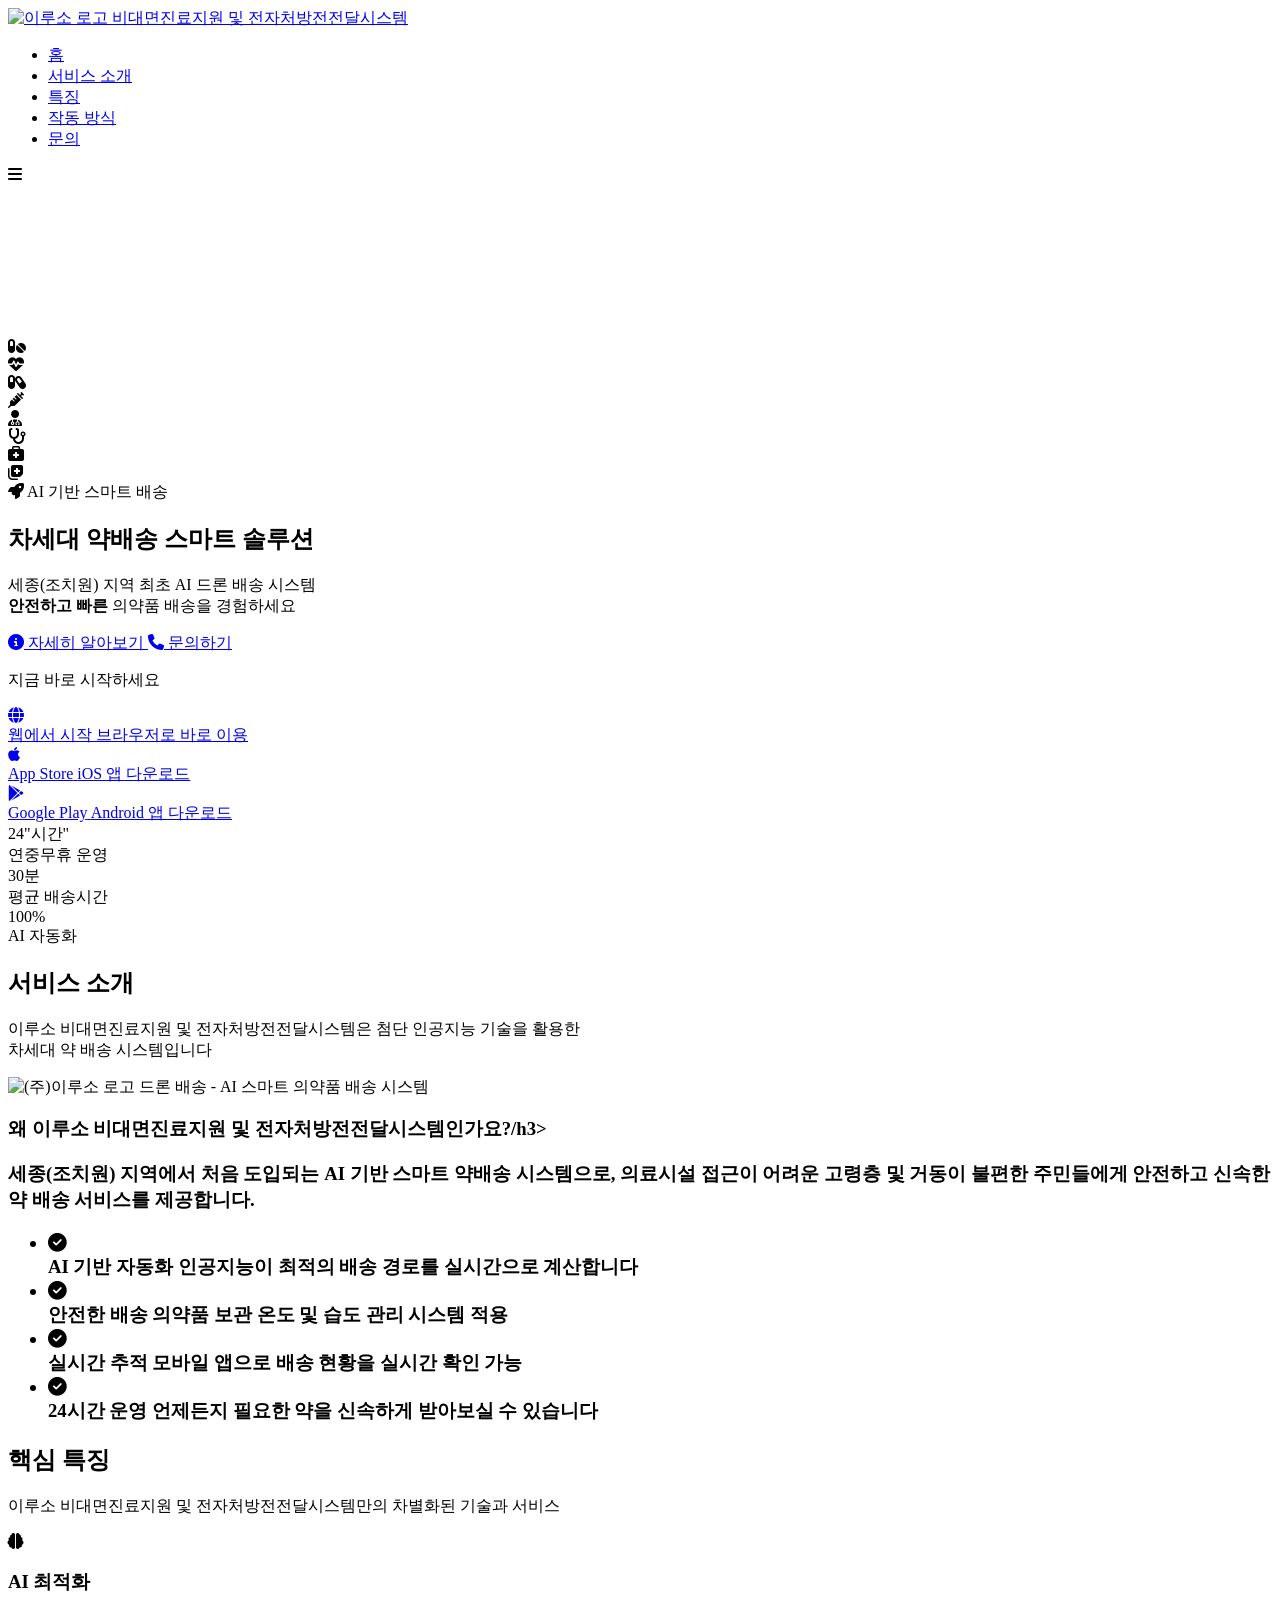
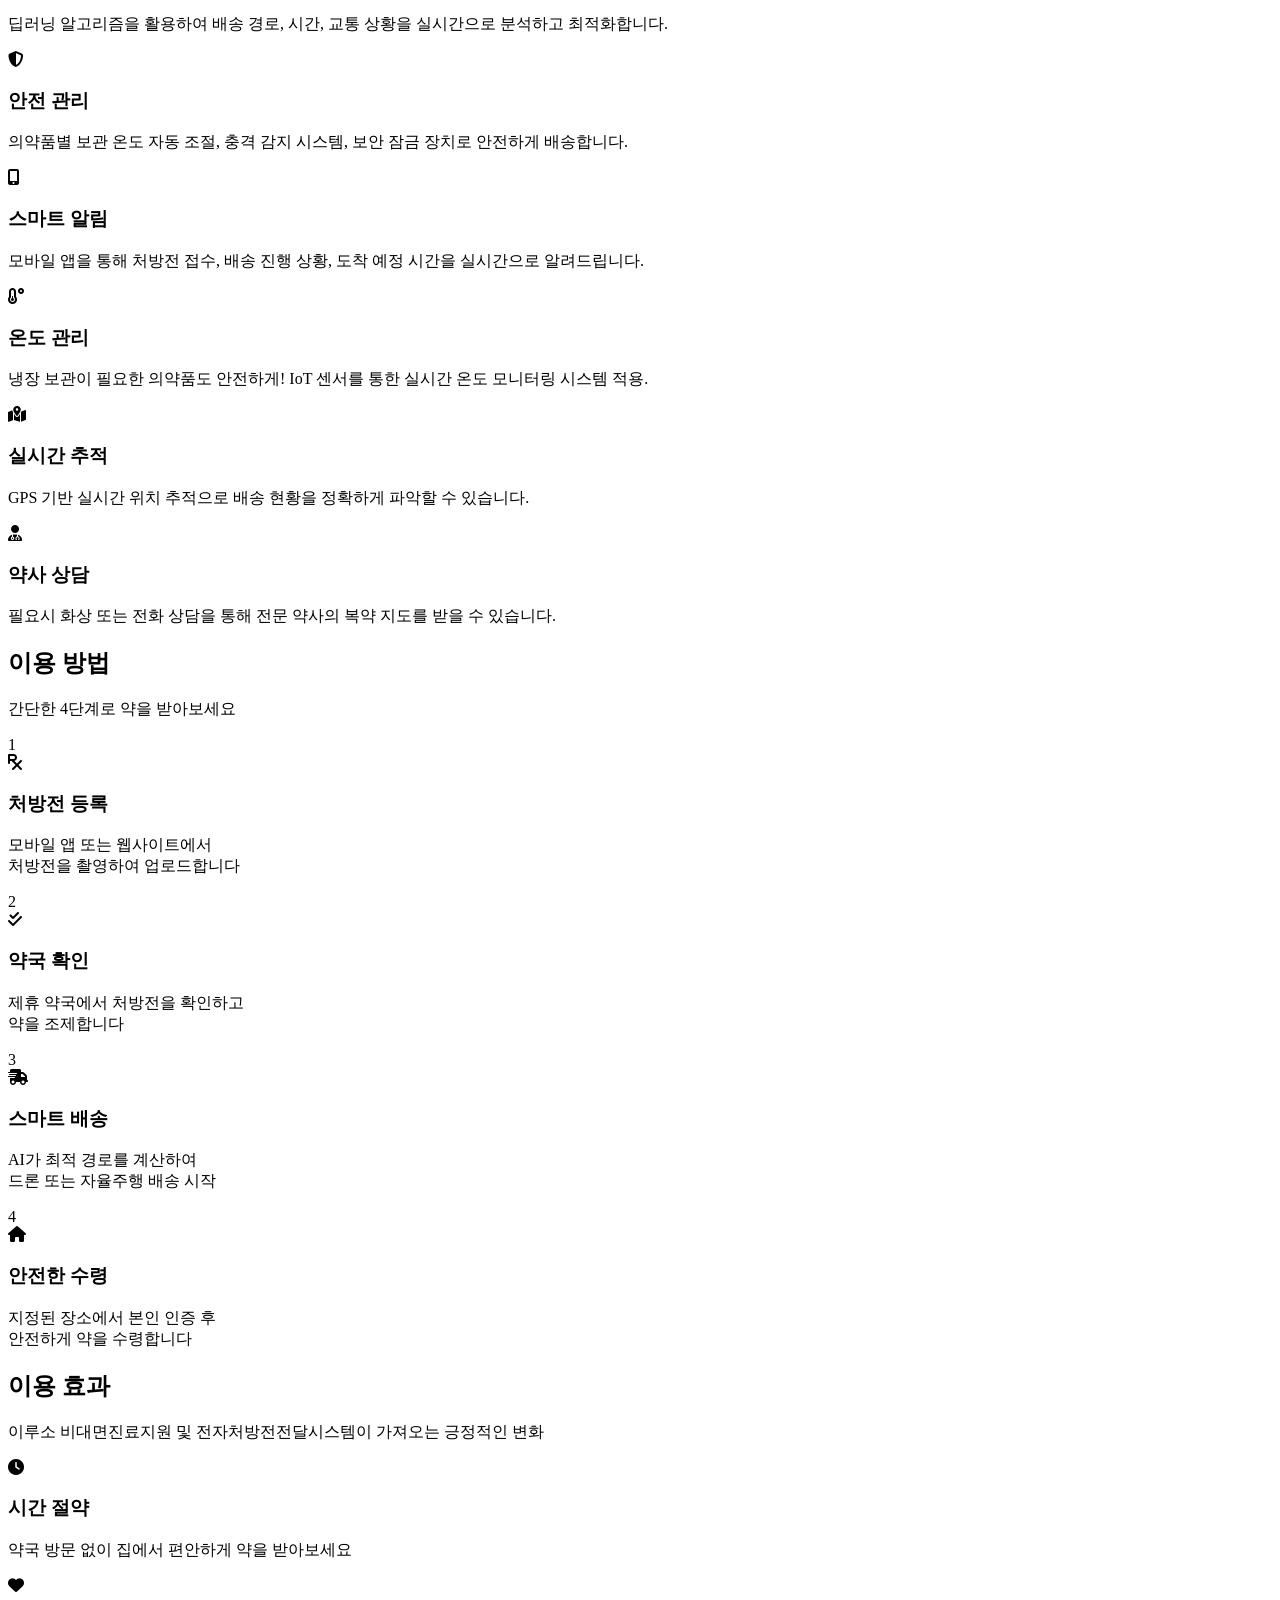
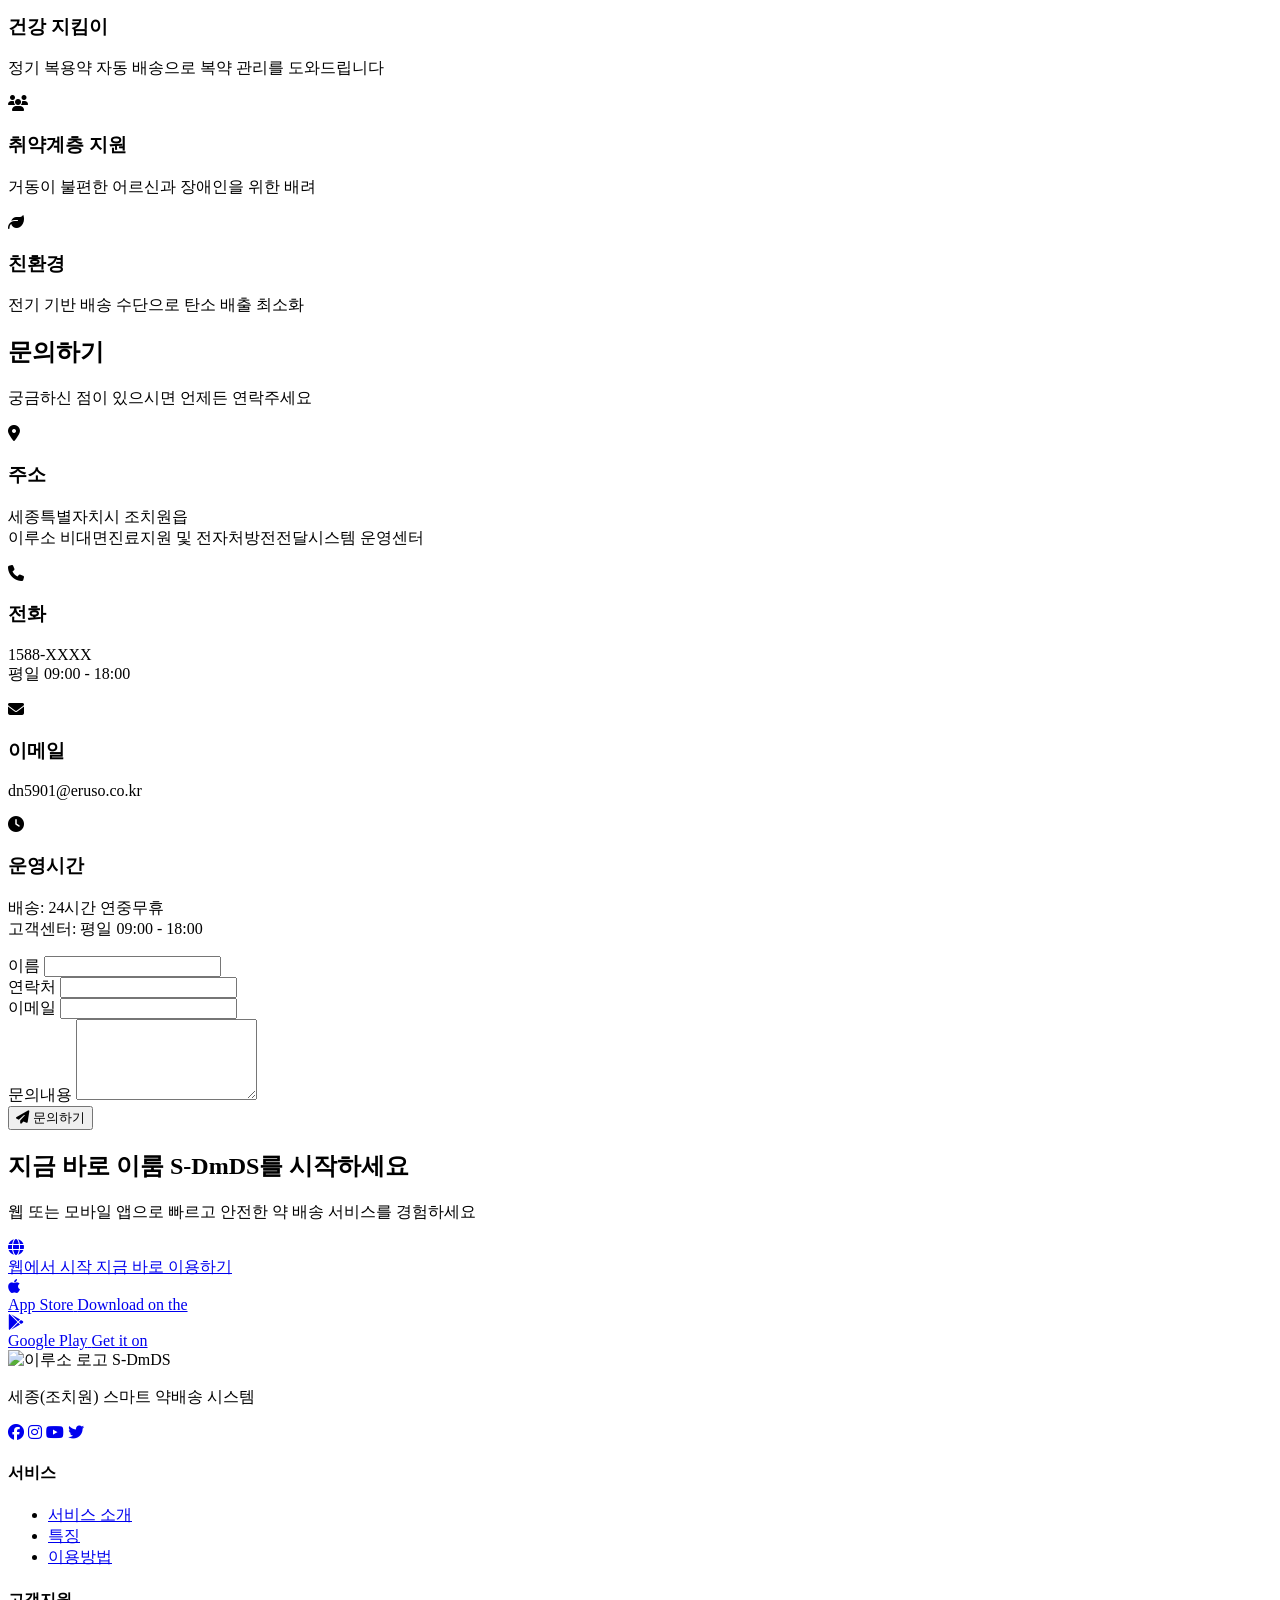
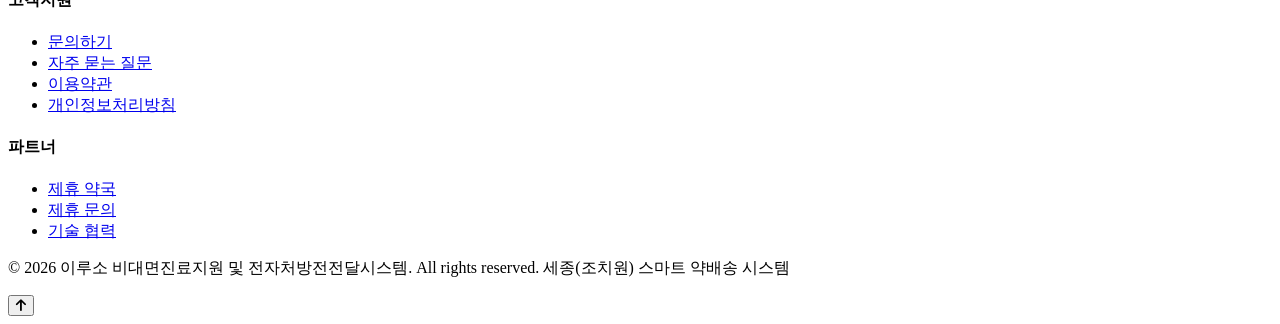
==== index.html @ 91ac448a "Fix: Update index.html with 4K video source" ====
<!DOCTYPE html>
<html lang="ko">
<head>
    <meta charset="UTF-8">
    <meta name="viewport" content="width=device-width, initial-scale=1.0">
    <meta name="description" content="이루소 비대면진료지원 및 전자처방전전달시스템 - 세종 스마트 약배송 서비스. AI 기반 자동화 약배송 서비스">
    <title>비대면진료지원 및 전자처방전전달시스템 (세종 스마트 약배송 서비스)</title>
    <link rel="stylesheet" href="https://cdn.jsdelivr.net/npm/@fortawesome/fontawesome-free@6.4.0/css/all.min.css">
    <link href="https://fonts.googleapis.com/css2?family=Noto+Sans+KR:wght@300;400;500;700;900&family=Inter:wght@300;400;600;700&display=swap" rel="stylesheet">
    <link rel="stylesheet" href="css/style.css">
</head>
<body>
    <!-- Navigation -->
    <nav class="navbar">
        <div class="container">
            <a href="#home" class="nav-brand">
                <img src="images/logo-eruso-final.png" alt="이루소 로고" class="nav-logo">
               <span class="brand-service">비대면진료지원 및 전자처방전전달시스템</span>
            </a>
            <ul class="nav-menu">
                <li><a href="#home">홈</a></li>
                <li><a href="#about">서비스 소개</a></li>
                <li><a href="#features">특징</a></li>
                <li><a href="#how-it-works">작동 방식</a></li>
                <li><a href="#contact">문의</a></li>
            </ul>
            <div class="nav-toggle">
                <i class="fas fa-bars"></i>
            </div>
        </div>
    </nav>

    <!-- Hero Section -->
<section id="home" class="hero">
        <div class="hero-background">
            <!-- Main Background: Responsive Video Loop -->
            <video autoplay loop muted playsinline class="hero-bg-video">
                <!-- 4K for large desktop (2560px+) -->
                <source src="main_4k.mp4" type="video/mp4" media="(min-width: 2560px)">
                <!-- 2K for desktop (1920px+) -->
                <source src="main_2k.mp4" type="video/mp4" media="(min-width: 1920px)">
                <!-- 1080p for laptop/tablet (1024px+) -->
                <source src="main_1080p.mp4" type="video/mp4" media="(min-width: 1024px)">
                <!-- 720p for mobile (default) -->
                <source src="main.mp4" type="video/mp4">
                Your browser does not support the video tag.
            </video>
            <!-- Fallback Image (비디오 로딩 실패 시) -->
            <img src="images/hero-iruso-logo.jpg" alt="이루소 AI 드론 배송 시스템 - 의약품 스마트 배송" class="hero-bg-image" style="display: none;">
            
            <div class="hero-overlay"></div>
            
            <!-- Floating Icons Animation -->
            <div class="floating-icons">
                <div class="float-icon" style="--delay: 0s; --x: 10%; --y: 20%;">
                    <i class="fas fa-pills"></i>
                </div>
                <div class="float-icon" style="--delay: 2s; --x: 85%; --y: 15%;">
                    <i class="fas fa-heartbeat"></i>
                </div>
                <div class="float-icon" style="--delay: 4s; --x: 15%; --y: 70%;">
                    <i class="fas fa-capsules"></i>
                </div>
                <div class="float-icon" style="--delay: 1s; --x: 80%; --y: 65%;">
                    <i class="fas fa-syringe"></i>
                </div>
                <div class="float-icon" style="--delay: 3s; --x: 50%; --y: 30%;">
                    <i class="fas fa-user-md"></i>
                </div>
                <div class="float-icon" style="--delay: 5s; --x: 70%; --y: 80%;">
                    <i class="fas fa-stethoscope"></i>
                </div>
                <div class="float-icon" style="--delay: 1.5s; --x: 25%; --y: 45%;">
                    <i class="fas fa-briefcase-medical"></i>
                </div>
                <div class="float-icon" style="--delay: 3.5s; --x: 90%; --y: 40%;">
                    <i class="fas fa-notes-medical"></i>
                </div>
            </div>
            
            <!-- Data Flow Lines -->
            <div class="data-lines">
                <div class="data-line" style="--start-x: 20%; --start-y: 30%; --end-x: 80%; --end-y: 70%; --delay: 0s;"></div>
                <div class="data-line" style="--start-x: 70%; --start-y: 20%; --end-x: 30%; --end-y: 80%; --delay: 2s;"></div>
                <div class="data-line" style="--start-x: 50%; --start-y: 10%; --end-x: 50%; --end-y: 90%; --delay: 4s;"></div>
            </div>
        </div>
        <div class="container">
            <div class="hero-content">
                <div class="hero-badge"><i class="fas fa-rocket"></i> AI 기반 스마트 배송</div>
                <h1 class="hero-title">
                    <span class="hero-title-line">차세대 약배송</span>
                    <span class="hero-title-emphasis">스마트 솔루션</span>
                </h1>
                <p class="hero-subtitle">
                    세종(조치원) 지역 최초 AI 드론 배송 시스템<br>
                    <strong>안전하고 빠른</strong> 의약품 배송을 경험하세요
                </p>
                <div class="hero-buttons" data-aos="fade-up" data-aos-delay="600">
                    <a href="#about" class="btn btn-primary">
                        <i class="fas fa-info-circle"></i> 자세히 알아보기
                    </a>
                    <a href="#contact" class="btn btn-secondary">
                        <i class="fas fa-phone"></i> 문의하기
                    </a>
                </div>
                
                <!-- App Download Buttons -->
                <div class="app-download-section">
                    <p class="app-download-title">지금 바로 시작하세요</p>
                    <div class="app-buttons">
                        <a href="#" class="app-btn app-btn-web">
                            <i class="fas fa-globe"></i>
                            <div class="app-btn-text">
                                <span class="app-btn-label">웹에서 시작</span>
                                <span class="app-btn-desc">브라우저로 바로 이용</span>
                            </div>
                        </a>
                        <a href="#" class="app-btn app-btn-ios">
                            <i class="fab fa-apple"></i>
                            <div class="app-btn-text">
                                <span class="app-btn-label">App Store</span>
                                <span class="app-btn-desc">iOS 앱 다운로드</span>
                            </div>
                        </a>
                        <a href="#" class="app-btn app-btn-android">
                            <i class="fab fa-google-play"></i>
                            <div class="app-btn-text">
                                <span class="app-btn-label">Google Play</span>
                                <span class="app-btn-desc">Android 앱 다운로드</span>
                            </div>
                        </a>
                    </div>
                </div>
                
                <div class="hero-stats">
                    <div class="stat-item">
                        <div class="stat-number">24<span class="unit">"시간"</span></div>
                        <div class="stat-label">연중무휴 운영</div>
                    </div>
                    <div class="stat-item">
                        <div class="stat-number">30<span class="unit">분</span></div>
                        <div class="stat-label">평균 배송시간</div>
                    </div>
                    <div class="stat-item">
                        <div class="stat-number">100%</div>
                        <div class="stat-label">AI 자동화</div>
                    </div>
                </div>
            </div>
        </div>
    </section>

    <!-- About Section -->
    <section id="about" class="about">
        <div class="container">
            <div class="section-header">
                <h2 class="section-title">서비스 소개</h2>
                <p class="section-subtitle">
                    이루소 비대면진료지원 및 전자처방전전달시스템은 첨단 인공지능 기술을 활용한<br>
                    차세대 약 배송 시스템입니다
                </p>
            </div>
            <div class="about-content">
                <div class="about-image">
                    <img src="images/about-drone-final-logo.jpg" alt="(주)이루소 로고 드론 배송 - AI 스마트 의약품 배송 시스템" class="about-full-image">
                </div>
                <div class="about-text">
                    <h3>왜 이루소 비대면진료지원 및 전자처방전전달시스템인가요?/h3>
                    <p> 세종(조치원) 지역에서 처음 도입되는 AI 기반 스마트 약배송 시스템으로,
                        의료시설 접근이 어려운 고령층 및 거동이 불편한 주민들에게 안전하고 신속한 약 배송 서비스를 제공합니다. </p>
                    <ul class="about-list">
                        <li>
                            <i class="fas fa-check-circle"></i>
                            <div>
                                <strong>AI 기반 자동화</strong>
                                <span>인공지능이 최적의 배송 경로를 실시간으로 계산합니다</span>
                            </div>
                        </li>
                        <li>
                            <i class="fas fa-check-circle"></i>
                            <div>
                                <strong>안전한 배송</strong>
                                <span>의약품 보관 온도 및 습도 관리 시스템 적용</span>
                            </div>
                        </li>
                        <li>
                            <i class="fas fa-check-circle"></i>
                            <div>
                                <strong>실시간 추적</strong>
                                <span>모바일 앱으로 배송 현황을 실시간 확인 가능</span>
                            </div>
                        </li>
                        <li>
                            <i class="fas fa-check-circle"></i>
                            <div>
                                <strong>24시간 운영</strong>
                                <span>언제든지 필요한 약을 신속하게 받아보실 수 있습니다</span>
                            </div>
                        </li>
                    </ul>
                </div>
            </div>
        </div>
    </section>

    <!-- Features Section -->
    <section id="features" class="features">
        <div class="container">
            <div class="section-header">
                <h2 class="section-title">핵심 특징</h2>
                <p class="section-subtitle">
                    이루소 비대면진료지원 및 전자처방전전달시스템만의 차별화된 기술과 서비스
                </p>
            </div>
            <div class="features-grid">
                <div class="feature-card">
                    <div class="feature-icon">
                        <i class="fas fa-brain"></i>
                    </div>
                    <h3>AI 최적화</h3>
                    <p>
                        딥러닝 알고리즘을 활용하여 배송 경로, 시간, 
                        교통 상황을 실시간으로 분석하고 최적화합니다.
                    </p>
                </div>
                <div class="feature-card">
                    <div class="feature-icon">
                        <i class="fas fa-shield-alt"></i>
                    </div>
                    <h3>안전 관리</h3>
                    <p>
                        의약품별 보관 온도 자동 조절, 충격 감지 시스템, 
                        보안 잠금 장치로 안전하게 배송합니다.
                    </p>
                </div>
                <div class="feature-card">
                    <div class="feature-icon">
                        <i class="fas fa-mobile-alt"></i>
                    </div>
                    <h3>스마트 알림</h3>
                    <p>
                        모바일 앱을 통해 처방전 접수, 배송 진행 상황, 
                        도착 예정 시간을 실시간으로 알려드립니다.
                    </p>
                </div>
                <div class="feature-card">
                    <div class="feature-icon">
                        <i class="fas fa-temperature-low"></i>
                    </div>
                    <h3>온도 관리</h3>
                    <p>
                        냉장 보관이 필요한 의약품도 안전하게! 
                        IoT 센서를 통한 실시간 온도 모니터링 시스템 적용.
                    </p>
                </div>
                <div class="feature-card">
                    <div class="feature-icon">
                        <i class="fas fa-map-marked-alt"></i>
                    </div>
                    <h3>실시간 추적</h3>
                    <p>
                        GPS 기반 실시간 위치 추적으로 배송 현황을 
                        정확하게 파악할 수 있습니다.
                    </p>
                </div>
                <div class="feature-card">
                    <div class="feature-icon">
                        <i class="fas fa-user-md"></i>
                    </div>
                    <h3>약사 상담</h3>
                    <p>
                        필요시 화상 또는 전화 상담을 통해 
                        전문 약사의 복약 지도를 받을 수 있습니다.
                    </p>
                </div>
            </div>
        </div>
    </section>

    <!-- How It Works Section -->
    <section id="how-it-works" class="how-it-works">
        <div class="container">
            <div class="section-header">
                <h2 class="section-title">이용 방법</h2>
                <p class="section-subtitle">
                    간단한 4단계로 약을 받아보세요
                </p>
            </div>
            <div class="steps">
                <div class="step">
                    <div class="step-number">1</div>
                    <div class="step-icon">
                        <i class="fas fa-prescription"></i>
                    </div>
                    <h3>처방전 등록</h3>
                    <p>
                        모바일 앱 또는 웹사이트에서<br>
                        처방전을 촬영하여 업로드합니다
                    </p>
                </div>
                <div class="step-connector"></div>
                <div class="step">
                    <div class="step-number">2</div>
                    <div class="step-icon">
                        <i class="fas fa-check-double"></i>
                    </div>
                    <h3>약국 확인</h3>
                    <p>
                        제휴 약국에서 처방전을 확인하고<br>
                        약을 조제합니다
                    </p>
                </div>
                <div class="step-connector"></div>
                <div class="step">
                    <div class="step-number">3</div>
                    <div class="step-icon">
                        <i class="fas fa-shipping-fast"></i>
                    </div>
                    <h3>스마트 배송</h3>
                    <p>
                        AI가 최적 경로를 계산하여<br>
                        드론 또는 자율주행 배송 시작
                    </p>
                </div>
                <div class="step-connector"></div>
                <div class="step">
                    <div class="step-number">4</div>
                    <div class="step-icon">
                        <i class="fas fa-home"></i>
                    </div>
                    <h3>안전한 수령</h3>
                    <p>
                        지정된 장소에서 본인 인증 후<br>
                        안전하게 약을 수령합니다
                    </p>
                </div>
            </div>
        </div>
    </section>

    <!-- Benefits Section -->
    <section class="benefits">
        <div class="container">
            <div class="section-header">
                <h2 class="section-title">이용 효과</h2>
                <p class="section-subtitle">
                    이루소 비대면진료지원 및 전자처방전전달시스템이 가져오는 긍정적인 변화
                </p>
            </div>
            <div class="benefits-grid">
                <div class="benefit-card">
                    <i class="fas fa-clock"></i>
                    <h3>시간 절약</h3>
                    <p>약국 방문 없이 집에서 편안하게 약을 받아보세요</p>
                </div>
                <div class="benefit-card">
                    <i class="fas fa-heart"></i>
                    <h3>건강 지킴이</h3>
                    <p>정기 복용약 자동 배송으로 복약 관리를 도와드립니다</p>
                </div>
                <div class="benefit-card">
                    <i class="fas fa-users"></i>
                    <h3>취약계층 지원</h3>
                    <p>거동이 불편한 어르신과 장애인을 위한 배려</p>
                </div>
                <div class="benefit-card">
                    <i class="fas fa-leaf"></i>
                    <h3>친환경</h3>
                    <p>전기 기반 배송 수단으로 탄소 배출 최소화</p>
                </div>
            </div>
        </div>
    </section>

    <!-- Contact Section -->
    <section id="contact" class="contact">
        <div class="container">
            <div class="section-header">
                <h2 class="section-title">문의하기</h2>
                <p class="section-subtitle">
                    궁금하신 점이 있으시면 언제든 연락주세요
                </p>
            </div>
            <div class="contact-content">
                <div class="contact-info">
                    <div class="contact-item">
                        <div class="contact-icon">
                            <i class="fas fa-map-marker-alt"></i>
                        </div>
                        <div class="contact-details">
                            <h3>주소</h3>
                            <p>세종특별자치시 조치원읍<br>이루소 비대면진료지원 및 전자처방전전달시스템 운영센터</p>
                        </div>
                    </div>
                    <div class="contact-item">
                        <div class="contact-icon">
                            <i class="fas fa-phone"></i>
                        </div>
                        <div class="contact-details">
                            <h3>전화</h3>
                            <p>1588-XXXX<br>평일 09:00 - 18:00</p>
                        </div>
                    </div>
                    <div class="contact-item">
                        <div class="contact-icon">
                            <i class="fas fa-envelope"></i>
                        </div>
                        <div class="contact-details">
                            <h3>이메일</h3>
                            <p>dn5901@eruso.co.kr</p>
                        </div>
                    </div>
                    <div class="contact-item">
                        <div class="contact-icon">
                            <i class="fas fa-clock"></i>
                        </div>
                        <div class="contact-details">
                            <h3>운영시간</h3>
                            <p>배송: 24시간 연중무휴<br>고객센터: 평일 09:00 - 18:00</p>
                        </div>
                    </div>
                </div>
                <div class="contact-form-container">
                    <form class="contact-form" id="contactForm">
                        <div class="form-group">
                            <label for="name">이름</label>
                            <input type="text" id="name" name="name" required>
                        </div>
                        <div class="form-group">
                            <label for="phone">연락처</label>
                            <input type="tel" id="phone" name="phone" required>
                        </div>
                        <div class="form-group">
                            <label for="email">이메일</label>
                            <input type="email" id="email" name="email" required>
                        </div>
                        <div class="form-group">
                            <label for="message">문의내용</label>
                            <textarea id="message" name="message" rows="5" required></textarea>
                        </div>
                        <button type="submit" class="btn btn-primary btn-block">
                            <i class="fas fa-paper-plane"></i> 문의하기
                        </button>
                    </form>
                </div>
            </div>
        </div>
    </section>

    <!-- App Download CTA Section -->
    <section class="cta-download">
        <div class="container">
            <div class="cta-content">
                <h2 class="cta-title">지금 바로 이룸 S-DmDS를 시작하세요</h2>
                <p class="cta-subtitle">
                    웹 또는 모바일 앱으로 빠르고 안전한 약 배송 서비스를 경험하세요
                </p>
                <div class="cta-buttons">
                    <a href="#" class="cta-btn cta-btn-web">
                        <i class="fas fa-globe"></i>
                        <div class="cta-btn-text">
                            <span class="cta-btn-label">웹에서 시작</span>
                            <span class="cta-btn-desc">지금 바로 이용하기</span>
                        </div>
                    </a>
                    <a href="#" class="cta-btn cta-btn-ios">
                        <i class="fab fa-apple"></i>
                        <div class="cta-btn-text">
                            <span class="cta-btn-label">App Store</span>
                            <span class="cta-btn-desc">Download on the</span>
                        </div>
                    </a>
                    <a href="#" class="cta-btn cta-btn-android">
                        <i class="fab fa-google-play"></i>
                        <div class="cta-btn-text">
                            <span class="cta-btn-label">Google Play</span>
                            <span class="cta-btn-desc">Get it on</span>
                        </div>
                    </a>
                </div>
            </div>
        </div>
    </section>

    <!-- Footer -->
    <footer class="footer">
        <div class="container">
            <div class="footer-content">
                <div class="footer-brand">
                    <div class="footer-logo">
                        <img src="images/logo-eruso-final.png" alt="이루소 로고" class="footer-logo-img">
                        <span class="footer-brand-service">S-DmDS</span>
                    </div>
                    <p>세종(조치원) 스마트 약배송 시스템</p>
                    <div class="social-links">
                        <a href="#"><i class="fab fa-facebook"></i></a>
                        <a href="#"><i class="fab fa-instagram"></i></a>
                        <a href="#"><i class="fab fa-youtube"></i></a>
                        <a href="#"><i class="fab fa-twitter"></i></a>
                    </div>
                </div>
                <div class="footer-links">
                    <h4>서비스</h4>
                    <ul>
                        <li><a href="#about">서비스 소개</a></li>
                        <li><a href="#features">특징</a></li>
                        <li><a href="#how-it-works">이용방법</a></li>
                    </ul>
                </div>
                <div class="footer-links">
                    <h4>고객지원</h4>
                    <ul>
                        <li><a href="#contact">문의하기</a></li>
                        <li><a href="#">자주 묻는 질문</a></li>
                        <li><a href="#">이용약관</a></li>
                        <li><a href="#">개인정보처리방침</a></li>
                    </ul>
                </div>
                <div class="footer-links">
                    <h4>파트너</h4>
                    <ul>
                        <li><a href="#">제휴 약국</a></li>
                        <li><a href="#">제휴 문의</a></li>
                        <li><a href="#">기술 협력</a></li>
                    </ul>
                </div>
            </div>
            <div class="footer-bottom">
                <p>&copy; 2026 이루소 비대면진료지원 및 전자처방전전달시스템. All rights reserved. 세종(조치원) 스마트 약배송 시스템</p>
            </div>
        </div>
    </footer>

    <!-- Scroll to Top Button -->
    <button id="scrollToTop" class="scroll-to-top">
        <i class="fas fa-arrow-up"></i>
    </button>

    <script src="js/particles.js"></script>
    <script src="js/main.js"></script>
</body>
</html>
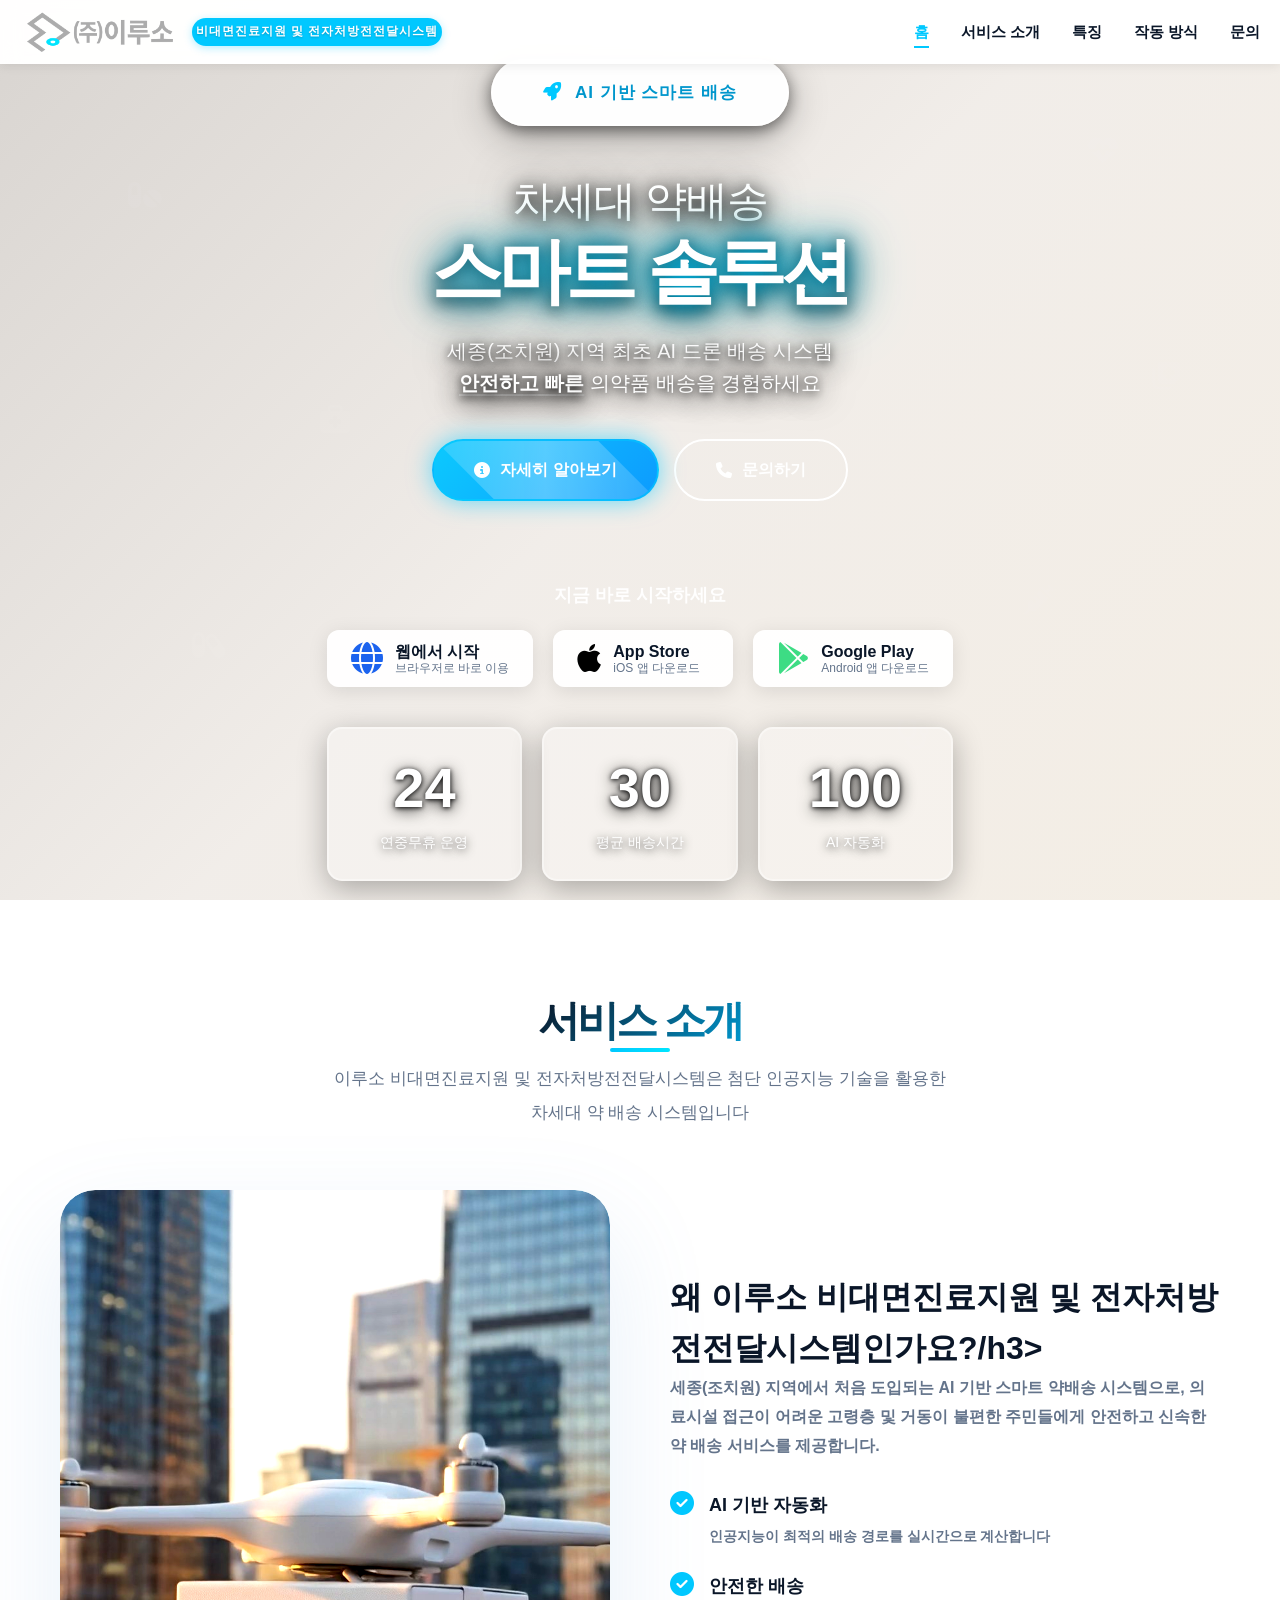
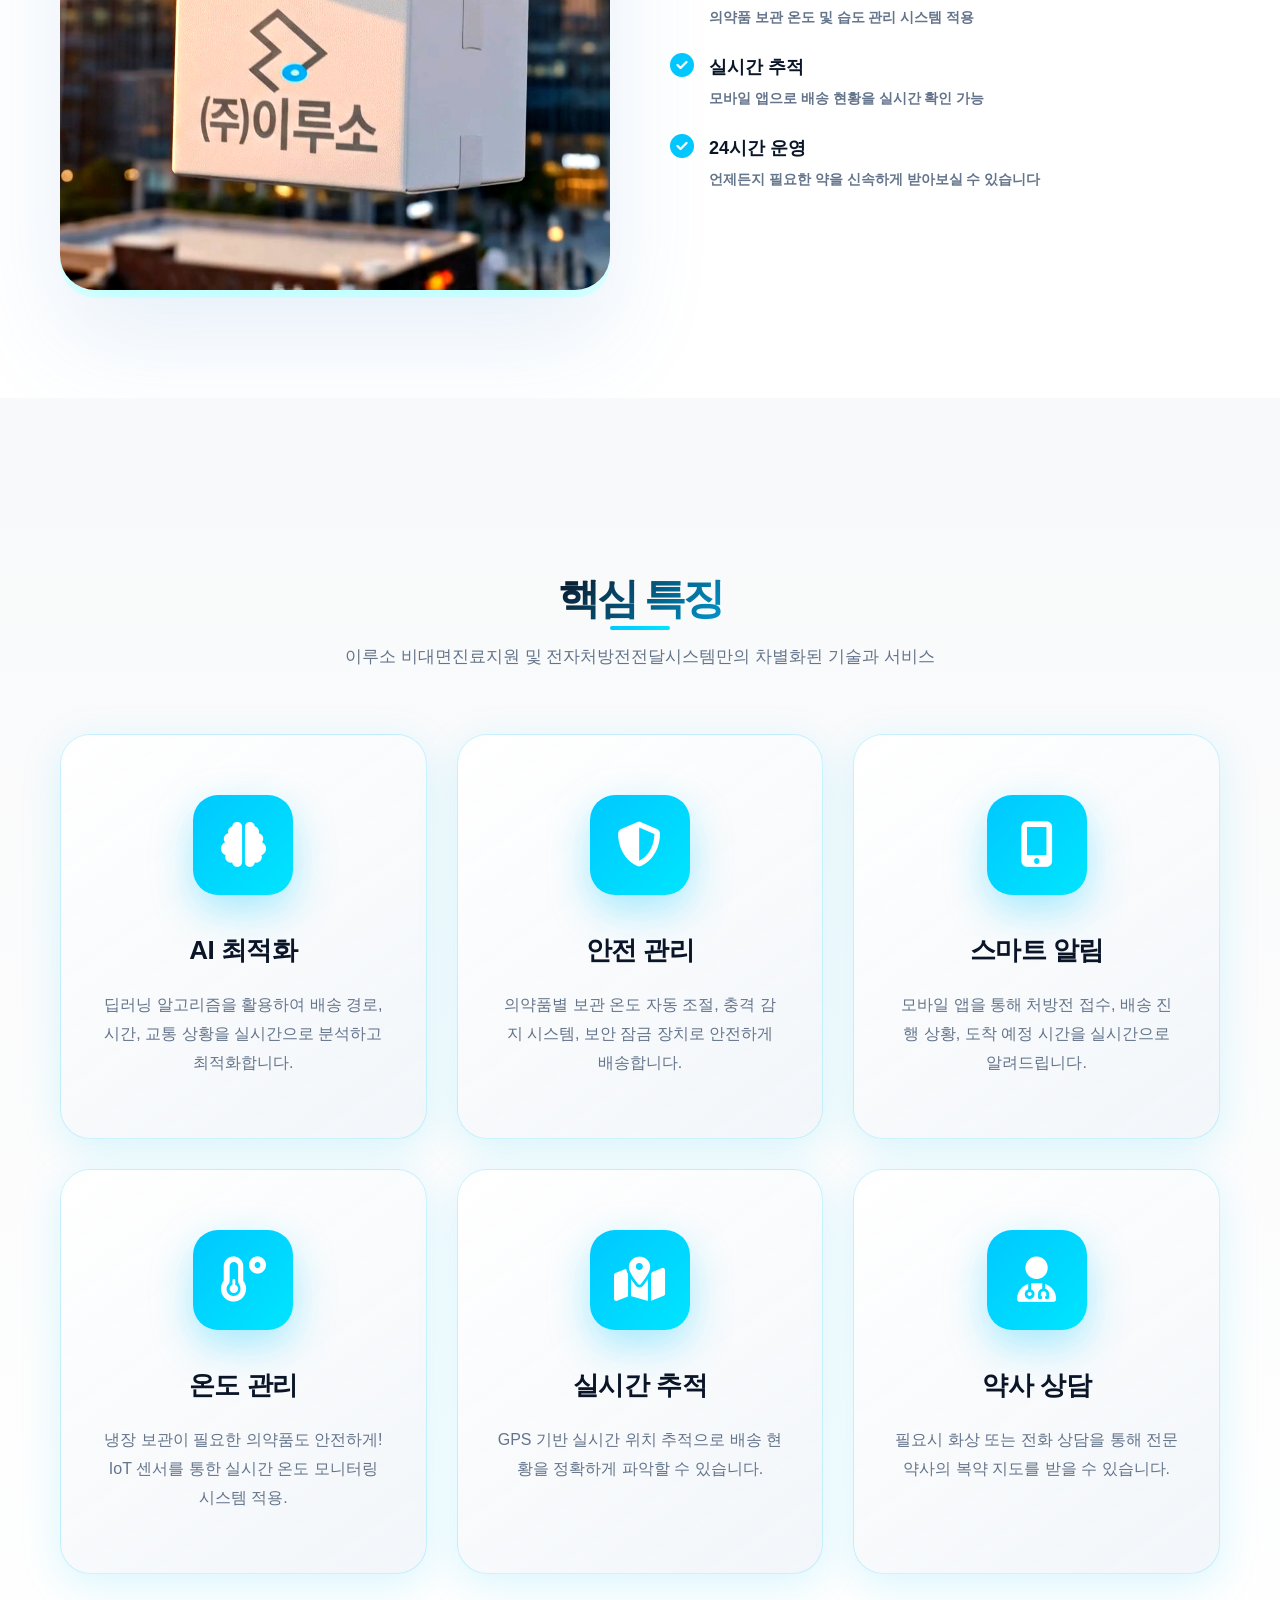
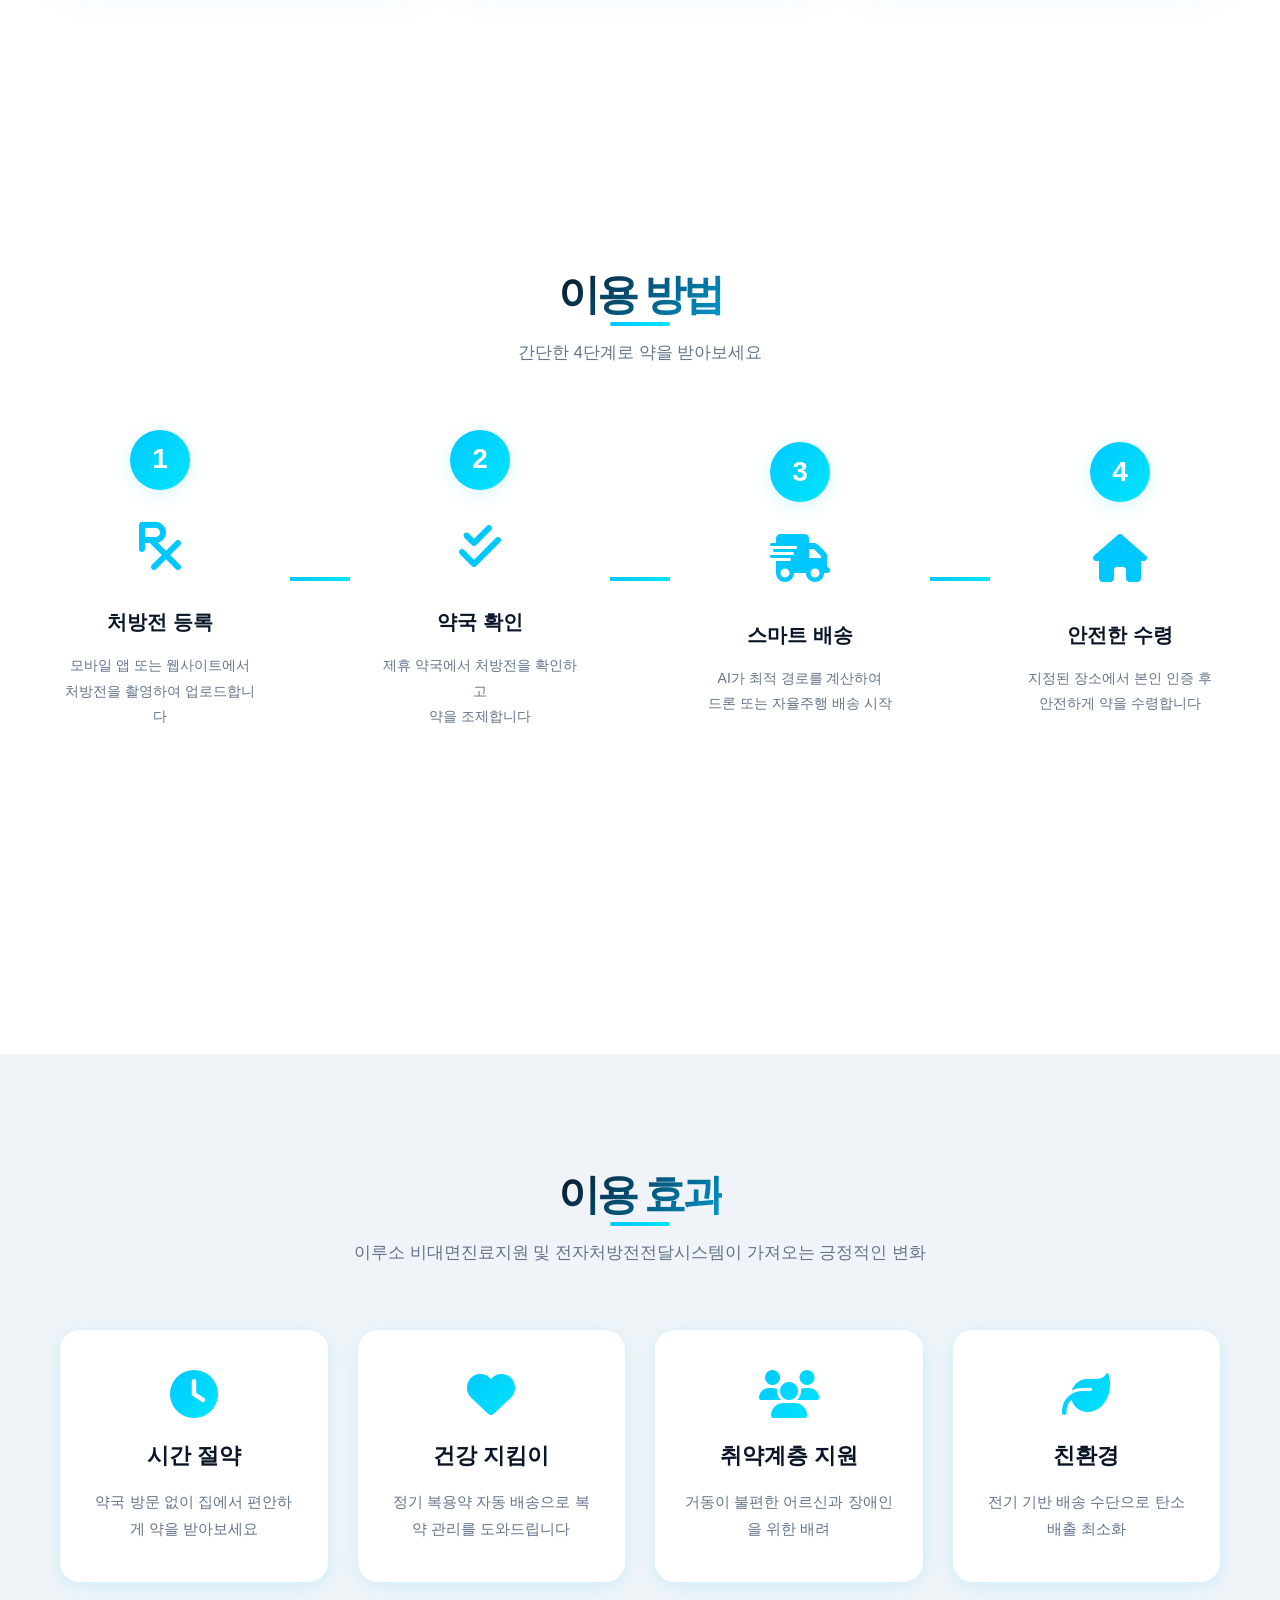
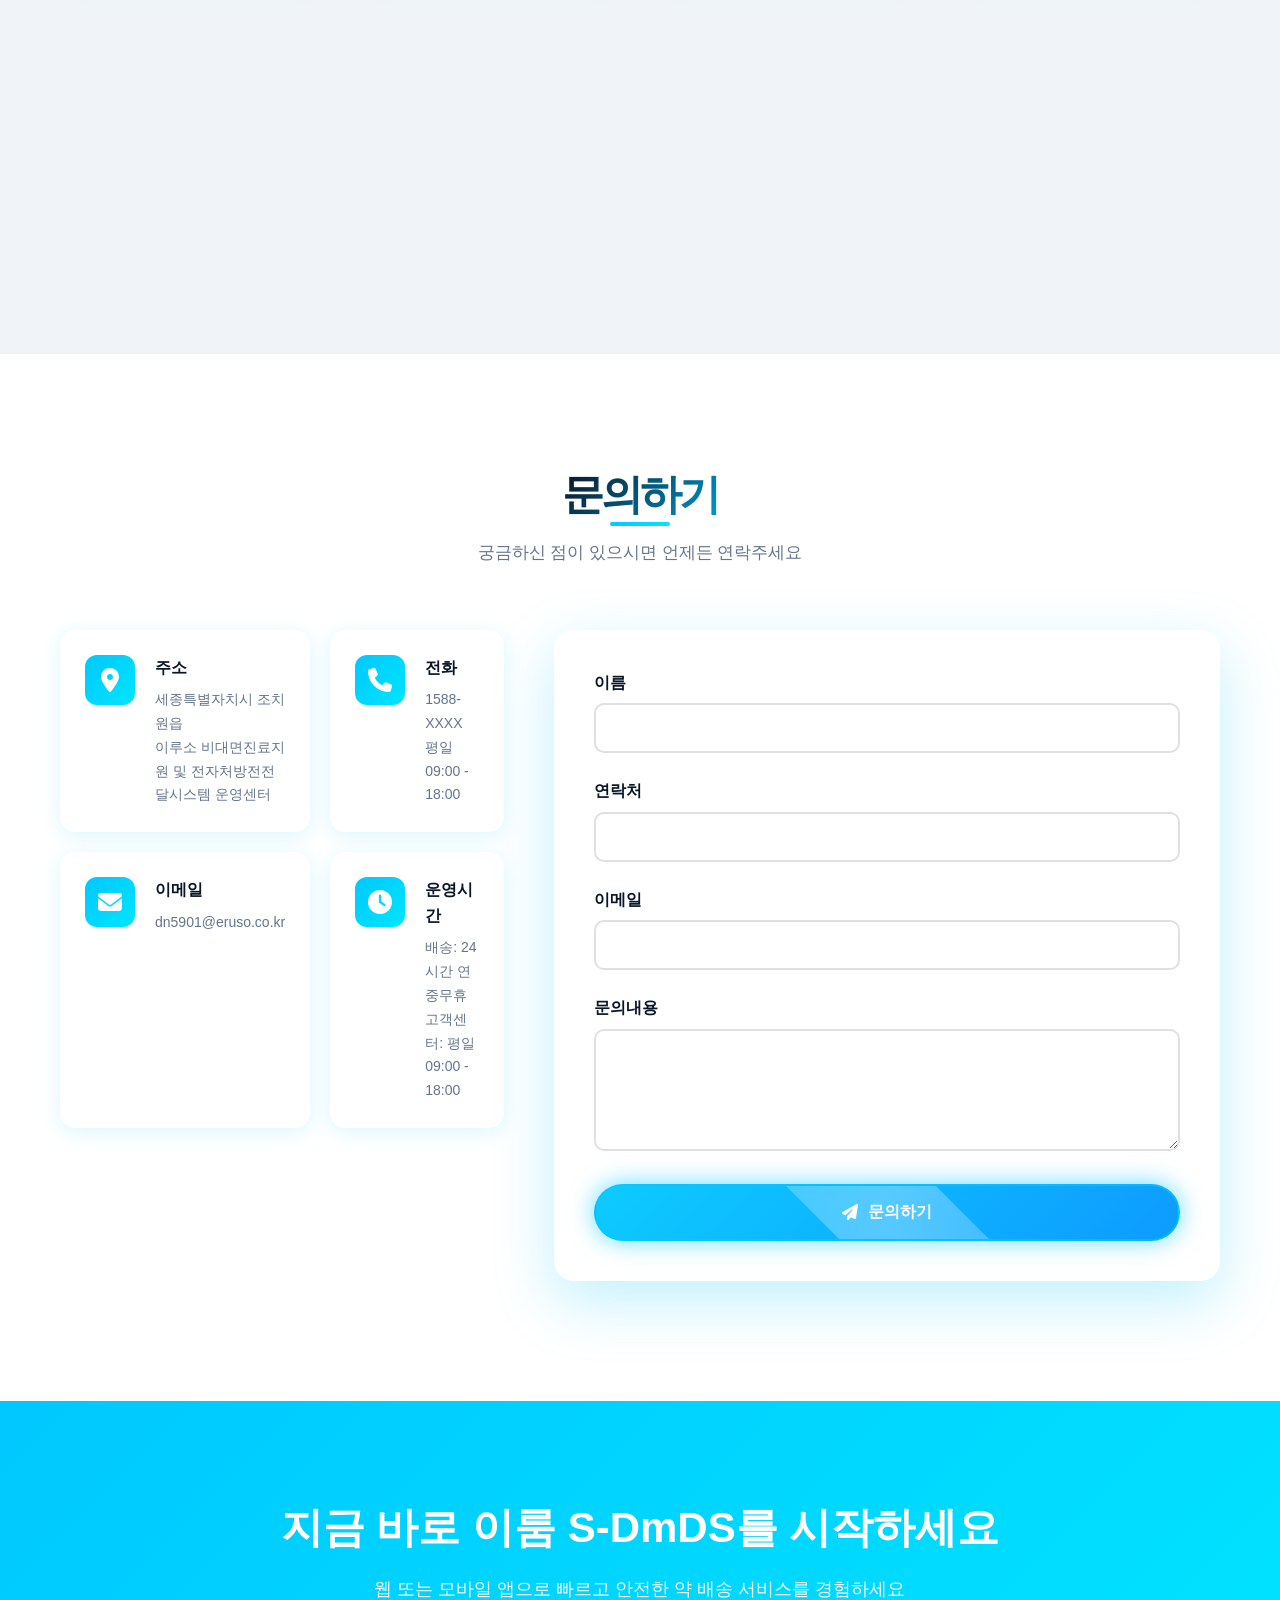
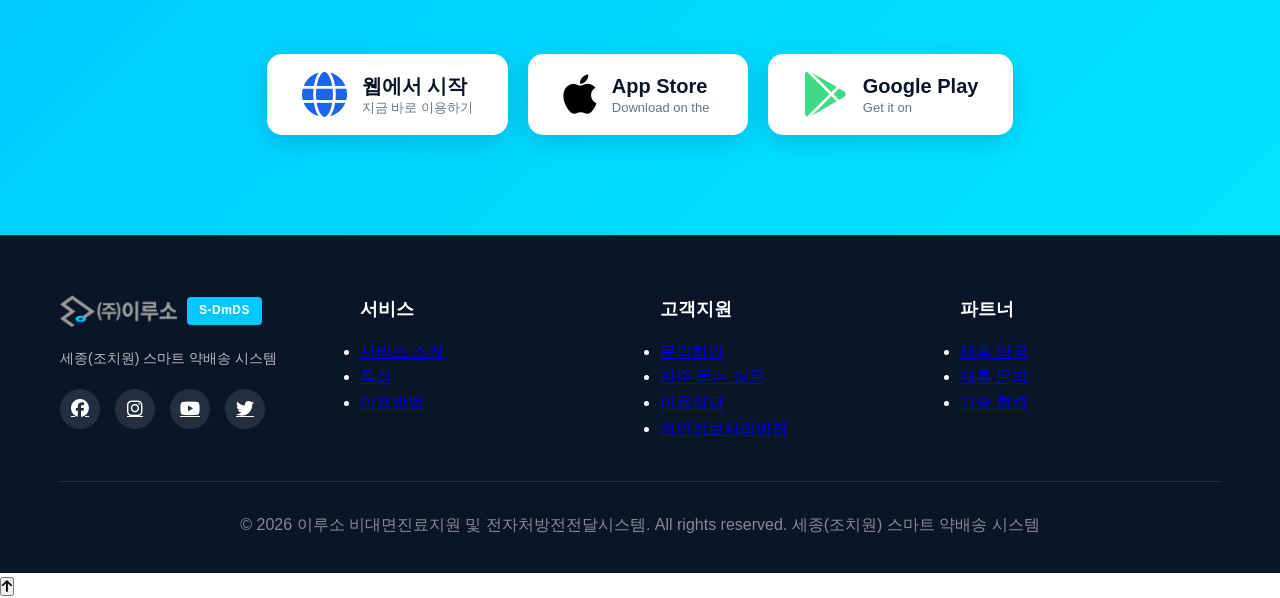
==== commit fafa5773: "Deploy new eRUM index.html" ====
--- a/index.html
+++ b/index.html
@@ -164,7 +164,7 @@
             </div>
             <div class="about-content">
                 <div class="about-image">
-                    <img src="images/about-drone-final-logo.jpg" alt="(주)이루소 로고 드론 배송 - AI 스마트 의약품 배송 시스템" class="about-full-image">
+                    <img src="images/about-drone-final-logo_01.jpg" alt="(주)이루소 로고 드론 배송 - AI 스마트 의약품 배송 시스템" class="about-full-image">
                 </div>
                 <div class="about-text">
                     <h3>왜 이루소 비대면진료지원 및 전자처방전전달시스템인가요?/h3>
--- a/css/style.css
+++ b/css/style.css
@@ -0,0 +1,2157 @@
+/* ============================================
+   (주)이루스 AI DDS - 스마트 약배송 시스템
+   ============================================ */
+
+/* ===== Reset & Base ===== */
+* {
+    margin: 0;
+    padding: 0;
+    box-sizing: border-box;
+}
+
+:root {
+    /* Brand Colors - Based on RGB(0, 200, 255) #00C8FF */
+    --primary-color: #00C8FF;
+    --primary-light: #33D4FF;
+    --primary-dark: #0096CC;
+    --primary-gradient-start: #00C8FF;
+    --primary-gradient-end: #0096FF;
+    
+    /* Secondary Colors */
+    --secondary-cyan: #00E5FF;
+    --secondary-blue: #0088FF;
+    --accent-purple: #6B4FFF;
+    --accent-green: #00D4AA;
+    
+    /* Neutral Colors */
+    --dark: #0A1628;
+    --dark-blue: #1A2332;
+    --dark-card: #1E2A3A;
+    --white: #FFFFFF;
+    --light-gray: #F0F4F8;
+    --text-gray: #64748B;
+    --text-light: #94A3B8;
+    
+    /* Shadows & Glows */
+    --shadow: 0 4px 20px rgba(0, 200, 255, 0.15);
+    --shadow-lg: 0 20px 60px rgba(0, 200, 255, 0.25);
+    --shadow-xl: 0 30px 80px rgba(0, 200, 255, 0.3);
+    --neon-glow: 0 0 20px rgba(0, 200, 255, 0.6);
+    --neon-glow-strong: 0 0 30px rgba(0, 200, 255, 0.8);
+}
+
+html {
+    scroll-behavior: smooth;
+}
+
+body {
+    font-family: 'Noto Sans KR', sans-serif;
+    line-height: 1.6;
+    color: var(--dark);
+    overflow-x: hidden;
+}
+
+.container {
+    max-width: 1200px;
+    margin: 0 auto;
+    padding: 0 20px;
+}
+
+.section {
+    padding: 200px 0;
+    position: relative;
+}
+
+.section::after {
+    content: '';
+    position: absolute;
+    bottom: 0;
+    left: 50%;
+    transform: translateX(-50%);
+    width: 90%;
+    height: 1px;
+    background: linear-gradient(90deg, transparent, rgba(0, 0, 0, 0.1), transparent);
+}
+
+.section-dark {
+    background: var(--dark-blue);
+    color: var(--white);
+}
+
+/* ===== Navigation ===== */
+.navbar {
+    position: fixed;
+    top: 0;
+    left: 0;
+    width: 100%;
+    background: rgba(255, 255, 255, 0.98);
+    backdrop-filter: blur(10px);
+    box-shadow: 0 2px 10px rgba(0,0,0,0.08);
+    z-index: 1000;
+    transition: all 0.3s ease;
+    padding: 0;
+}
+
+.navbar.scrolled {
+    background: rgba(255, 255, 255, 1);
+    box-shadow: 0 4px 20px rgba(0,0,0,0.12);
+}
+
+.navbar .container {
+    display: flex;
+    justify-content: space-between;
+    align-items: center;
+    padding: 12px 20px;
+    max-width: 1400px;
+}
+
+.nav-brand {
+    display: flex;
+    align-items: center;
+    gap: 12px;
+    text-decoration: none;
+    transition: all 0.3s ease;
+}
+
+.nav-brand:hover {
+    opacity: 0.8;
+}
+
+.nav-logo {
+    height: 40px;
+    width: 160px;
+    display: block;
+    object-fit: contain;
+    background: transparent;
+    filter: brightness(1.1) contrast(1.1);
+}
+
+.brand-service {
+    background: #00C8FF;
+    color: var(--white);
+    width: 250px;
+    height: 28px;
+    display: flex;
+    align-items: center;
+    justify-content: center;
+    border-radius: 20px;
+    font-size: 12px;
+    font-weight: 900;
+    letter-spacing: 1px;
+    padding: 0;
+    text-shadow: 0 1px 2px rgba(0, 0, 0, 0.2);
+    box-shadow: 0 2px 8px rgba(0, 200, 255, 0.3);
+}
+
+.nav-menu {
+    display: flex;
+    list-style: none;
+    gap: 32px;
+    margin: 0;
+    padding: 0;
+}
+
+.nav-menu li {
+    margin: 0;
+}
+
+.nav-menu a {
+    color: var(--dark);
+    text-decoration: none;
+    font-weight: 600;
+    font-size: 15px;
+    padding: 8px 0;
+    position: relative;
+    transition: all 0.3s ease;
+    text-shadow: 0 1px 1px rgba(255, 255, 255, 0.5);
+}
+
+.nav-menu a::after {
+    content: '';
+    position: absolute;
+    bottom: 0;
+    left: 0;
+    width: 0;
+    height: 2px;
+    background: var(--primary-color);
+    transition: width 0.3s ease;
+}
+
+.nav-menu a:hover::after,
+.nav-menu a.active::after {
+    width: 100%;
+}
+
+.nav-menu a:hover,
+.nav-menu a.active {
+    color: var(--primary-color);
+}
+
+.nav-toggle {
+    display: none;
+    background: none;
+    border: none;
+    font-size: 22px;
+    color: var(--dark);
+    cursor: pointer;
+    padding: 5px;
+}
+    color: var(--dark);
+    text-decoration: none;
+    font-weight: 500;
+    padding: 8px 0;
+    position: relative;
+    transition: all 0.3s ease;
+}
+
+.nav-link::after {
+    content: '';
+    position: absolute;
+    bottom: 0;
+    left: 0;
+    width: 0;
+    height: 2px;
+    background: linear-gradient(90deg, var(--primary-color), var(--secondary-cyan));
+    transition: width 0.3s ease;
+}
+
+.nav-link:hover::after,
+.nav-link.active::after {
+    width: 100%;
+}
+
+.nav-link:hover,
+.nav-link.active {
+    color: var(--primary-color);
+}
+
+.mobile-menu-btn {
+    display: none;
+    background: none;
+    border: none;
+    font-size: 24px;
+    color: var(--dark);
+    cursor: pointer;
+}
+
+/* ===== Section Headers ===== */
+.section-header {
+    text-align: center;
+    margin-bottom: 100px;
+}
+
+.section-title {
+    font-size: 72px;
+    font-weight: 900;
+    color: var(--dark);
+    margin-bottom: 30px;
+    letter-spacing: -3px;
+    line-height: 1;
+    background: linear-gradient(135deg, var(--dark) 0%, var(--primary-dark) 100%);
+    -webkit-background-clip: text;
+    -webkit-text-fill-color: transparent;
+    background-clip: text;
+}
+
+.section-title::after {
+    content: '';
+    display: block;
+    width: 100px;
+    height: 5px;
+    background: linear-gradient(90deg, var(--primary-color), var(--secondary-cyan));
+    margin: 30px auto 0;
+    border-radius: 3px;
+}
+
+.section-subtitle {
+    font-size: 24px;
+    color: var(--text-gray);
+    line-height: 1.8;
+    max-width: 900px;
+    margin: 0 auto;
+    font-weight: 300;
+}
+
+/* ===== Hero Section ===== */
+.hero {
+    position: relative;
+    height: 100vh;
+    max-height: 100vh;
+    display: flex;
+    align-items: center;
+    justify-content: center;
+    overflow: hidden;
+    padding-top: 0;
+}
+
+/* ===== Hero Video Background ===== */
+.hero-video {
+    position: absolute;
+    top: 0;
+    left: 0;
+    width: 100%;
+    height: 100%;
+    object-fit: cover;
+    z-index: 0;
+    /* 색감 최적화 - 골든아워 석양 톤 (참고 이미지 기반) */
+    filter: brightness(1.1) contrast(1.2) saturate(1.1) hue-rotate(10deg);
+    opacity: 1.0;
+    /* 이미지 렌더링 최적화 */
+    image-rendering: -webkit-optimize-contrast;
+}
+
+/* 비디오 로딩 실패시 파티클 표시 */
+.hero-video:error + .hero-particles {
+    display: block;
+}
+
+/* ===== Particle Canvas (Fallback) ===== */
+.hero-particles {
+    position: absolute;
+    top: 0;
+    left: 0;
+    width: 100%;
+    height: 100%;
+    z-index: -1;
+    pointer-events: auto;
+    display: none;
+}
+
+/* 비디오 지원 여부 확인 */
+.no-video .hero-video {
+    display: none;
+}
+
+.no-video .hero-particles {
+    display: block;
+    z-index: 0;
+}
+
+/* ===== Hero Background Video ===== */
+.hero-bg-video {
+    position: absolute;
+    top: 0;
+    left: 0;
+    width: 100%;
+    height: 100%;
+    object-fit: cover;
+    object-position: center;
+    z-index: 0;
+    /* 비디오 색감 최적화 - 골든아워 석양 톤 (참고 이미지 기반) */
+    filter: brightness(1.1) contrast(1.2) saturate(1.1) hue-rotate(10deg);
+    opacity: 1.0;
+    /* 부드러운 전환 효과 */
+    transition: opacity 0.5s ease-in-out, filter 0.5s ease-in-out;
+}
+
+/* 비디오 줌 애니메이션 제거 - 전체 화면 최적화 */
+
+/* ===== Hero Background Image - Fallback ===== */
+.hero-bg-image {
+    position: absolute;
+    top: 0;
+    left: 0;
+    width: 100%;
+    height: 100%;
+    object-fit: cover;
+    object-position: center;
+    z-index: 0;
+    /* 이미지 선명도 최적화 */
+    filter: brightness(1.15) contrast(1.35) saturate(1.3);
+    opacity: 1.0;
+    animation: droneFlyEffect 20s ease-in-out infinite;
+    /* 이미지 렌더링 최적화 */
+    image-rendering: -webkit-optimize-contrast;
+    image-rendering: crisp-edges;
+}
+
+@keyframes droneFlyEffect {
+    0%, 100% {
+        transform: scale(1.05) translateX(0);
+    }
+    50% {
+        transform: scale(1.1) translateX(-2%);
+    }
+}
+
+.hero-background {
+    position: absolute;
+    top: 0;
+    left: 0;
+    width: 100%;
+    height: 100%;
+    z-index: 0;
+    overflow: hidden;
+}
+
+.hero-overlay {
+    position: absolute;
+    top: 0;
+    left: 0;
+    width: 100%;
+    height: 100%;
+    /* 골든아워 석양 톤 오버레이 + 텍스트 가독성 */
+    background: linear-gradient(
+        135deg,
+        rgba(60, 40, 20, 0.2) 0%,
+        rgba(120, 80, 40, 0.1) 50%,
+        rgba(180, 140, 80, 0.15) 100%
+    );
+    z-index: 1;
+    
+    /* 시안 홀로그램 효과 */
+    animation: hologramGlow 8s ease-in-out infinite;
+}
+
+@keyframes hologramGlow {
+    0%, 100% {
+        box-shadow: inset 0 0 40px rgba(0, 200, 255, 0.12);
+    }
+    50% {
+        box-shadow: inset 0 0 60px rgba(0, 230, 255, 0.18);
+    }
+}
+
+/* ===== Floating Icons Animation ===== */
+.floating-icons {
+    position: absolute;
+    top: 0;
+    left: 0;
+    width: 100%;
+    height: 100%;
+    z-index: 2;
+    pointer-events: none;
+}
+
+.float-icon {
+    position: absolute;
+    left: var(--x);
+    top: var(--y);
+    font-size: 30px;
+    /* 투명도 대폭 낮춤 - 뿌옇게 보이는 문제 해결 */
+    color: rgba(255, 255, 255, 0.05);
+    animation: floatUpDown 6s ease-in-out infinite;
+    animation-delay: var(--delay);
+    filter: blur(0.5px);
+}
+
+.float-icon i {
+    animation: rotate3d 8s linear infinite;
+    animation-delay: var(--delay);
+    display: block;
+}
+
+@keyframes floatUpDown {
+    0%, 100% {
+        transform: translateY(0) translateX(0) scale(1);
+        opacity: 0.15;
+    }
+    25% {
+        transform: translateY(-30px) translateX(10px) scale(1.1);
+        opacity: 0.25;
+    }
+    50% {
+        transform: translateY(-50px) translateX(-10px) scale(1.15);
+        opacity: 0.3;
+    }
+    75% {
+        transform: translateY(-30px) translateX(10px) scale(1.1);
+        opacity: 0.25;
+    }
+}
+
+@keyframes rotate3d {
+    0% {
+        transform: rotateY(0deg) rotateX(0deg);
+    }
+    25% {
+        transform: rotateY(90deg) rotateX(20deg);
+    }
+    50% {
+        transform: rotateY(180deg) rotateX(0deg);
+    }
+    75% {
+        transform: rotateY(270deg) rotateX(-20deg);
+    }
+    100% {
+        transform: rotateY(360deg) rotateX(0deg);
+    }
+}
+
+/* ===== Data Flow Lines ===== */
+.data-lines {
+    position: absolute;
+    top: 0;
+    left: 0;
+    width: 100%;
+    height: 100%;
+    z-index: 2;
+    pointer-events: none;
+    overflow: hidden;
+}
+
+.data-line {
+    position: absolute;
+    width: 2px;
+    height: 0;
+    /* 투명도 대폭 낮춤 */
+    background: linear-gradient(
+        to bottom,
+        rgba(0, 200, 255, 0),
+        rgba(0, 200, 255, 0.2),
+        rgba(0, 200, 255, 0)
+    );
+    left: var(--start-x);
+    top: var(--start-y);
+    animation: dataFlow 4s ease-in-out infinite;
+    animation-delay: var(--delay);
+    transform-origin: top;
+}
+
+@keyframes dataFlow {
+    0% {
+        height: 0;
+        opacity: 0;
+        transform: rotate(calc((var(--end-x) - var(--start-x)) * 0.5deg));
+    }
+    20% {
+        opacity: 0.8;
+    }
+    50% {
+        height: 200px;
+        opacity: 1;
+    }
+    80% {
+        opacity: 0.8;
+    }
+    100% {
+        height: 0;
+        opacity: 0;
+        transform: translateY(calc(var(--end-y) - var(--start-y))) 
+                   translateX(calc(var(--end-x) - var(--start-x)));
+    }
+}
+
+
+.hero .container {
+    position: relative;
+    z-index: 3;
+    max-width: 1450px;
+    perspective: 1000px;
+}
+
+.hero-content {
+    text-align: center;
+    color: var(--white);
+    padding: 120px 20px 80px 20px;
+    max-width: 1200px;
+    margin: 0 auto;
+    transform-style: preserve-3d;
+    animation: subtle3d 20s ease-in-out infinite;
+}
+
+@keyframes subtle3d {
+    0%, 100% {
+        transform: translateZ(0) rotateX(0deg);
+    }
+    50% {
+        transform: translateZ(20px) rotateX(1deg);
+    }
+}
+
+.hero-badge {
+    display: inline-block;
+    padding: 18px 50px;
+    background: rgba(255, 255, 255, 0.95);
+    backdrop-filter: blur(20px);
+    border-radius: 100px;
+    font-size: 17px;
+    font-weight: 700;
+    color: var(--primary-dark);
+    margin-bottom: 50px;
+    border: 2px solid rgba(255, 255, 255, 0.8);
+    letter-spacing: 1px;
+    animation: fadeInDown 1s ease;
+    box-shadow: 0 10px 40px rgba(0, 0, 0, 0.3), 0 4px 15px rgba(0, 0, 0, 0.5);
+}
+
+.hero-badge i {
+    color: var(--primary-color);
+    margin-right: 8px;
+    font-size: 18px;
+    animation: rocketFloat 2s ease-in-out infinite;
+}
+
+@keyframes rocketFloat {
+    0%, 100% {
+        transform: translateY(0) rotate(0deg);
+    }
+    50% {
+        transform: translateY(-5px) rotate(-5deg);
+    }
+}
+
+@keyframes fadeInDown {
+    from {
+        opacity: 0;
+        transform: translateY(-30px);
+    }
+    to {
+        opacity: 1;
+        transform: translateY(0);
+    }
+}
+
+.hero-title {
+    margin-bottom: 30px;
+    animation: fadeInUp 1s ease 0.3s backwards;
+}
+
+.hero-title-line {
+    display: block;
+    font-size: 42px;
+    font-weight: 300;
+    line-height: 1.2;
+    color: rgba(255, 255, 255, 1);
+    letter-spacing: -1px;
+    margin-bottom: 10px;
+    /* 강력한 그림자 추가 - 가독성 극대화 */
+    text-shadow: 
+        0 6px 30px rgba(0, 0, 0, 1),
+        0 3px 15px rgba(0, 0, 0, 1),
+        0 0 50px rgba(0, 0, 0, 0.8);
+}
+
+.hero-title-emphasis {
+    display: block;
+    font-size: 72px;
+    font-weight: 900;
+    line-height: 0.95;
+    color: var(--white);
+    letter-spacing: -5px;
+    text-shadow: 
+        0 0 30px rgba(0, 200, 255, 1),
+        0 0 60px rgba(0, 230, 255, 0.8),
+        0 6px 30px rgba(0, 0, 0, 1),
+        0 3px 15px rgba(0, 0, 0, 1),
+        0 0 50px rgba(0, 0, 0, 0.8);
+    margin-top: 10px;
+    animation: neonPulse 3s ease-in-out infinite;
+}
+
+@keyframes neonPulse {
+    0%, 100% {
+        text-shadow: 
+            0 0 20px rgba(0, 200, 255, 0.9),
+            0 0 40px rgba(0, 230, 255, 0.7),
+            0 4px 20px rgba(0, 0, 0, 0.9);
+    }
+    50% {
+        text-shadow: 
+            0 0 30px rgba(0, 200, 255, 1),
+            0 0 60px rgba(0, 230, 255, 0.9),
+            0 4px 20px rgba(0, 0, 0, 0.9);
+    }
+}
+
+.hero-subtitle {
+    font-size: 20px;
+    line-height: 1.6;
+    margin-bottom: 40px;
+    opacity: 1;
+    color: rgba(255, 255, 255, 1);
+    animation: fadeInUp 1s ease 0.5s backwards;
+    /* 강력한 그림자 추가 */
+    text-shadow: 
+        0 5px 30px rgba(0, 0, 0, 1),
+        0 2px 10px rgba(0, 0, 0, 1),
+        0 0 40px rgba(0, 0, 0, 0.9);
+    max-width: 800px;
+    margin-left: auto;
+    margin-right: auto;
+    font-weight: 300;
+}
+
+.hero-subtitle strong {
+    font-weight: 700;
+    color: var(--white);
+    text-decoration: underline;
+    text-decoration-color: rgba(255, 255, 255, 0.5);
+    text-underline-offset: 4px;
+}
+
+.hero-buttons {
+    display: flex;
+    gap: 15px;
+    justify-content: center;
+    flex-wrap: wrap;
+    margin-bottom: 80px;
+}
+
+.btn {
+    display: inline-flex;
+    align-items: center;
+    gap: 10px;
+    padding: 16px 40px;
+    border-radius: 50px;
+    font-weight: 600;
+    font-size: 16px;
+    text-decoration: none;
+    transition: all 0.3s ease;
+    border: none;
+    cursor: pointer;
+}
+
+.btn-primary {
+    background: linear-gradient(135deg, rgba(0, 200, 255, 0.95), rgba(0, 150, 255, 0.95));
+    color: var(--white);
+    border: 2px solid rgba(0, 200, 255, 0.6);
+    box-shadow: 0 0 25px rgba(0, 200, 255, 0.6);
+    position: relative;
+    overflow: hidden;
+}
+
+.btn-primary::before {
+    content: '';
+    position: absolute;
+    top: -50%;
+    left: -50%;
+    width: 200%;
+    height: 200%;
+    background: linear-gradient(
+        45deg,
+        transparent,
+        rgba(255, 255, 255, 0.3),
+        transparent
+    );
+    transform: rotate(45deg);
+    animation: btnShine 3s infinite;
+}
+
+@keyframes btnShine {
+    0% { transform: translateX(-100%) translateY(-100%) rotate(45deg); }
+    100% { transform: translateX(100%) translateY(100%) rotate(45deg); }
+}
+
+.btn-primary:hover {
+    transform: translateY(-5px) translateZ(10px) scale(1.05);
+    box-shadow: 
+        0 0 35px rgba(0, 200, 255, 0.9),
+        0 0 70px rgba(0, 230, 255, 0.7),
+        0 15px 50px rgba(0, 200, 255, 0.5);
+    border-color: rgba(0, 230, 255, 0.9);
+}
+
+.btn-secondary {
+    background: transparent;
+    color: var(--white);
+    border: 2px solid var(--white);
+}
+
+.btn-secondary:hover {
+    background: var(--white);
+    color: var(--primary-color);
+    transform: translateY(-5px) translateZ(10px) scale(1.05);
+    box-shadow: 0 15px 40px rgba(255, 255, 255, 0.4);
+}
+
+/* ===== App Download Section ===== */
+.app-download-section {
+    margin: 30px 0 40px;
+    text-align: center;
+}
+
+.app-download-title {
+    color: var(--white);
+    font-size: 18px;
+    font-weight: 600;
+    margin-bottom: 20px;
+    opacity: 0.95;
+}
+
+.app-buttons {
+    display: flex;
+    justify-content: center;
+    gap: 20px;
+    flex-wrap: wrap;
+}
+
+.app-btn {
+    display: flex;
+    align-items: center;
+    gap: 12px;
+    padding: 12px 24px;
+    background: rgba(255, 255, 255, 0.95);
+    border-radius: 12px;
+    text-decoration: none;
+    transition: all 0.3s ease;
+    box-shadow: 0 4px 20px rgba(0, 0, 0, 0.1);
+    min-width: 180px;
+}
+
+.app-btn:hover {
+    transform: translateY(-5px);
+    box-shadow: 0 10px 40px rgba(0, 0, 0, 0.2);
+    background: rgba(255, 255, 255, 1);
+}
+
+.app-btn i {
+    font-size: 32px;
+}
+
+.app-btn-web i {
+    color: #1C63EE;
+}
+
+.app-btn-ios i {
+    color: #000000;
+}
+
+.app-btn-android i {
+    color: #3DDC84;
+}
+
+.app-btn-text {
+    display: flex;
+    flex-direction: column;
+    align-items: flex-start;
+    text-align: left;
+}
+
+.app-btn-label {
+    font-size: 16px;
+    font-weight: 700;
+    color: var(--dark);
+    line-height: 1.2;
+}
+
+.app-btn-desc {
+    font-size: 12px;
+    color: var(--text-gray);
+    line-height: 1.2;
+}
+
+/* ===== Hero Statistics ===== */
+.hero-stats {
+    display: grid;
+    grid-template-columns: repeat(3, 1fr);
+    gap: 20px;
+    max-width: 800px;
+    margin: 30px auto 0 auto;
+}
+
+.stat-item {
+    background: rgba(255, 255, 255, 0.25);
+    backdrop-filter: blur(15px);
+    padding: 25px 15px;
+    border-radius: 15px;
+    text-align: center;
+    border: 2px solid rgba(255, 255, 255, 0.4);
+    transition: all 0.3s ease;
+    box-shadow: 0 8px 30px rgba(0, 0, 0, 0.3);
+    overflow: visible;
+    min-height: 120px;
+    display: flex;
+    flex-direction: column;
+    justify-content: center;
+    align-items: center;
+}
+
+.stat-item:hover {
+    transform: translateY(-5px);
+    background: rgba(255, 255, 255, 0.35);
+    box-shadow: 0 12px 40px rgba(0, 0, 0, 0.4);
+}
+
+.stat-number {
+    font-size: 32px;
+    font-weight: 900;
+    color: var(--white);
+    margin-bottom: 8px;
+    text-shadow: 0 3px 15px rgba(0, 0, 0, 0.8), 0 1px 5px rgba(0, 0, 0, 1);
+    white-space: nowrap;
+    overflow: visible;
+    line-height: 1.2;
+}
+
+.stat-number .unit {
+    font-size: 12px;
+    font-weight: 600;
+    margin-left: 4px;
+    opacity: 0.9;
+}
+
+.stat-label {
+    font-size: 14px;
+    color: var(--white);
+    opacity: 1;
+    text-shadow: 0 2px 10px rgba(0, 0, 0, 0.8);
+}
+    gap: 30px;
+    margin-top: 80px;
+}
+
+.stat-card {
+    background: rgba(255, 255, 255, 0.15);
+    backdrop-filter: blur(10px);
+    padding: 40px 30px;
+    border-radius: 20px;
+    text-align: center;
+    border: 1px solid rgba(255, 255, 255, 0.2);
+    transition: all 0.3s ease;
+}
+
+.stat-card:hover {
+    transform: translateY(-5px);
+    background: rgba(255, 255, 255, 0.2);
+}
+
+.stat-number {
+    font-size: 56px;
+    font-weight: 900;
+    color: var(--white);
+    margin-bottom: 10px;
+}
+
+.stat-label {
+    font-size: 14px;
+    color: var(--white);
+    opacity: 1;
+    text-shadow: 0 2px 10px rgba(0, 0, 0, 0.8);
+}
+
+/* ===== Section Headers ===== */
+.section-header {
+    text-align: center;
+    max-width: 700px;
+    margin: 0 auto 60px;
+}
+
+.section-title {
+    font-size: 42px;
+    font-weight: 700;
+    margin-bottom: 20px;
+    position: relative;
+    display: inline-block;
+}
+
+.section-title::after {
+    content: '';
+    position: absolute;
+    bottom: -10px;
+    left: 50%;
+    transform: translateX(-50%);
+    width: 60px;
+    height: 4px;
+    background: linear-gradient(90deg, var(--primary-color), var(--secondary-cyan));
+    border-radius: 2px;
+}
+
+.section-dark .section-title {
+    color: var(--white);
+}
+
+.section-description {
+    font-size: 18px;
+    color: var(--text-gray);
+    line-height: 1.8;
+}
+
+.section-dark .section-description {
+    color: rgba(255, 255, 255, 0.8);
+}
+
+/* ===== About Section ===== */
+.about {
+    padding: 180px 0;
+    min-height: 100vh;
+    background: var(--white);
+    position: relative;
+}
+
+.about::before {
+    content: '';
+    position: absolute;
+    top: 0;
+    right: 0;
+    width: 50%;
+    height: 100%;
+    background-image: url('https://images.unsplash.com/photo-1576091160399-112ba8d25d1d?w=1920&q=80');
+    background-size: cover;
+    background-position: center;
+    opacity: 0.08;
+    z-index: 0;
+}
+
+.about-grid {
+    display: grid;
+    grid-template-columns: repeat(auto-fit, minmax(250px, 1fr));
+    gap: 30px;
+}
+
+.about-card {
+    background: var(--white);
+    padding: 40px 30px;
+    border-radius: 20px;
+    box-shadow: var(--shadow);
+    text-align: center;
+    transition: all 0.3s ease;
+}
+
+.about-card:hover {
+    transform: translateY(-10px);
+    box-shadow: var(--shadow-lg);
+}
+
+.about-icon {
+    width: 80px;
+    height: 80px;
+    margin: 0 auto 25px;
+    display: flex;
+    align-items: center;
+    justify-content: center;
+    border-radius: 50%;
+    font-size: 36px;
+    color: var(--white);
+}
+
+.about-icon.blue {
+    background: linear-gradient(135deg, var(--primary-color), var(--primary-light));
+}
+
+.about-icon.green {
+    background: linear-gradient(135deg, var(--accent-green), var(--secondary-cyan));
+}
+
+.about-card h3 {
+    font-size: 22px;
+    font-weight: 600;
+    margin-bottom: 15px;
+    color: var(--dark);
+}
+
+.about-card p {
+    color: var(--text-gray);
+    line-height: 1.8;
+}
+
+/* ===== Features Section ===== */
+.features {
+    padding: 180px 0;
+    min-height: 100vh;
+    background: linear-gradient(to bottom, #f8f9fa 0%, #ffffff 100%);
+    position: relative;
+}
+
+.features::before {
+    content: '';
+    position: absolute;
+    bottom: 0;
+    left: 0;
+    width: 100%;
+    height: 60%;
+    background-image: url('https://images.unsplash.com/photo-1559827260-dc66d52bef19?w=1920&q=80');
+    background-size: cover;
+    background-position: center top;
+    opacity: 0.05;
+    z-index: 0;
+}
+
+.features-grid {
+    display: grid;
+    grid-template-columns: repeat(auto-fit, minmax(280px, 1fr));
+    gap: 30px;
+    margin-top: 60px;
+}
+
+.feature-card {
+    background: linear-gradient(145deg, rgba(255, 255, 255, 0.95) 0%, rgba(241, 245, 249, 0.9) 100%);
+    padding: 60px 40px;
+    border-radius: 30px;
+    box-shadow: 0 10px 40px rgba(0, 200, 255, 0.15);
+    text-align: center;
+    transition: all 0.5s cubic-bezier(0.175, 0.885, 0.32, 1.275);
+    border: 1px solid rgba(0, 200, 255, 0.2);
+    position: relative;
+    overflow: hidden;
+    backdrop-filter: blur(10px);
+}
+
+.feature-card::before {
+    content: '';
+    position: absolute;
+    top: 0;
+    left: 0;
+    right: 0;
+    height: 4px;
+    background: linear-gradient(90deg, var(--primary-color), var(--secondary-cyan), var(--secondary-blue));
+    transform: scaleX(0);
+    transition: transform 0.4s ease;
+    box-shadow: 0 0 20px rgba(0, 200, 255, 0.7);
+}
+
+.feature-card:hover {
+    transform: translateY(-15px) scale(1.03);
+    box-shadow: 
+        0 0 40px rgba(0, 200, 255, 0.45),
+        0 30px 80px rgba(0, 230, 255, 0.35);
+    border-color: var(--primary-color);
+    background: linear-gradient(145deg, rgba(255, 255, 255, 0.98) 0%, rgba(230, 250, 255, 0.95) 100%);
+}
+
+.feature-card:hover::before {
+    transform: scaleX(1);
+}
+
+.feature-icon {
+    width: 100px;
+    height: 100px;
+    margin: 0 auto 35px;
+    display: flex;
+    align-items: center;
+    justify-content: center;
+    border-radius: 25px;
+    font-size: 45px;
+    color: var(--white);
+    background: linear-gradient(135deg, var(--primary-color) 0%, var(--secondary-cyan) 100%);
+    box-shadow: 0 15px 40px rgba(0, 200, 255, 0.35);
+    transition: all 0.4s ease;
+}
+
+.feature-card:hover .feature-icon {
+    transform: scale(1.1) rotate(5deg);
+    box-shadow: 0 15px 40px rgba(0, 200, 255, 0.5);
+}
+
+.feature-card h3 {
+    font-size: 26px;
+    font-weight: 800;
+    margin-bottom: 20px;
+    color: var(--dark);
+    letter-spacing: -0.5px;
+}
+
+.feature-card p {
+    color: var(--text-gray);
+    line-height: 1.8;
+    font-size: 16px;
+}
+
+/* ===== How It Works Section ===== */
+.how-it-works {
+    padding: 120px 0;
+    min-height: 100vh;
+    background: var(--white);
+}
+
+.steps {
+    display: flex;
+    align-items: center;
+    justify-content: space-between;
+    margin-top: 60px;
+    flex-wrap: wrap;
+    gap: 30px;
+}
+
+.step {
+    flex: 1;
+    min-width: 200px;
+    text-align: center;
+    position: relative;
+}
+
+.step-number {
+    width: 60px;
+    height: 60px;
+    margin: 0 auto 20px;
+    display: flex;
+    align-items: center;
+    justify-content: center;
+    background: linear-gradient(135deg, var(--primary-color), var(--secondary-cyan));
+    color: var(--white);
+    font-size: 28px;
+    font-weight: 900;
+    border-radius: 50%;
+    box-shadow: var(--shadow);
+}
+
+.step-icon {
+    font-size: 48px;
+    color: var(--primary-color);
+    margin-bottom: 20px;
+}
+
+.step-connector {
+    width: 60px;
+    height: 4px;
+    background: linear-gradient(90deg, var(--primary-color), var(--secondary-cyan));
+    position: relative;
+    flex-shrink: 0;
+}
+
+.step h3 {
+    font-size: 20px;
+    font-weight: 600;
+    margin-bottom: 15px;
+    color: var(--dark);
+}
+
+.step p {
+    color: var(--text-gray);
+    line-height: 1.8;
+    font-size: 14px;
+}
+
+/* ===== Benefits Section ===== */
+.benefits {
+    padding: 120px 0;
+    min-height: 100vh;
+    background: var(--light-gray);
+}
+
+.benefits-grid {
+    display: grid;
+    grid-template-columns: repeat(auto-fit, minmax(250px, 1fr));
+    gap: 30px;
+    margin-top: 60px;
+}
+
+.benefit-card {
+    background: var(--white);
+    padding: 40px 30px;
+    border-radius: 20px;
+    box-shadow: var(--shadow);
+    text-align: center;
+    transition: all 0.3s ease;
+}
+
+.benefit-card:hover {
+    transform: translateY(-10px);
+    box-shadow: var(--shadow-lg);
+}
+
+.benefit-card i {
+    font-size: 48px;
+    background: linear-gradient(135deg, var(--primary-color), var(--secondary-cyan));
+    -webkit-background-clip: text;
+    -webkit-text-fill-color: transparent;
+    background-clip: text;
+    margin-bottom: 20px;
+}
+
+.benefit-card h3 {
+    font-size: 22px;
+    font-weight: 600;
+    margin-bottom: 15px;
+    color: var(--dark);
+}
+
+.benefit-card p {
+    color: var(--text-gray);
+    line-height: 1.8;
+    font-size: 15px;
+}
+
+/* ===== Technology Section ===== */
+.tech-grid {
+    display: grid;
+    grid-template-columns: repeat(auto-fit, minmax(280px, 1fr));
+    gap: 30px;
+}
+
+.tech-card {
+    background: rgba(255, 255, 255, 0.05);
+    backdrop-filter: blur(10px);
+    padding: 40px 30px;
+    border-radius: 20px;
+    border: 1px solid rgba(255, 255, 255, 0.1);
+    transition: all 0.3s ease;
+}
+
+.tech-card:hover {
+    background: rgba(255, 255, 255, 0.1);
+    transform: translateY(-5px);
+}
+
+.tech-icon {
+    width: 70px;
+    height: 70px;
+    display: flex;
+    align-items: center;
+    justify-content: center;
+    background: linear-gradient(135deg, var(--green-mid), var(--green-end));
+    border-radius: 15px;
+    font-size: 32px;
+    color: var(--white);
+    margin-bottom: 25px;
+}
+
+.tech-card h3 {
+    font-size: 22px;
+    font-weight: 600;
+    margin-bottom: 15px;
+    color: var(--white);
+}
+
+.tech-card p {
+    color: rgba(255, 255, 255, 0.8);
+    line-height: 1.8;
+}
+
+/* ===== Contact Section ===== */
+.contact {
+    padding: 120px 0;
+    min-height: 100vh;
+    background: var(--white);
+}
+
+.contact-content {
+    display: grid;
+    grid-template-columns: 1fr 1.5fr;
+    gap: 50px;
+    align-items: start;
+}
+
+.contact-wrapper {
+    display: grid;
+    grid-template-columns: 1fr 1.5fr;
+    gap: 50px;
+    align-items: start;
+}
+
+.contact-info {
+    display: grid;
+    grid-template-columns: repeat(2, 1fr);
+    gap: 20px;
+}
+
+.contact-item {
+    background: var(--white);
+    padding: 25px;
+    border-radius: 15px;
+    box-shadow: var(--shadow);
+    display: flex;
+    align-items: flex-start;
+    gap: 20px;
+    transition: all 0.3s ease;
+}
+
+.contact-item:hover {
+    transform: translateY(-5px);
+    box-shadow: var(--shadow-lg);
+}
+
+.contact-card {
+    background: var(--white);
+    padding: 30px;
+    border-radius: 15px;
+    box-shadow: var(--shadow);
+    text-align: center;
+    transition: all 0.3s ease;
+}
+
+.contact-card:hover {
+    transform: translateY(-5px);
+    box-shadow: var(--shadow-lg);
+}
+
+.contact-icon {
+    width: 50px;
+    height: 50px;
+    display: flex;
+    align-items: center;
+    justify-content: center;
+    background: linear-gradient(135deg, var(--primary-color), var(--secondary-cyan));
+    border-radius: 12px;
+    font-size: 24px;
+    color: var(--white);
+    flex-shrink: 0;
+}
+
+.contact-details h3 {
+    font-size: 16px;
+    font-weight: 600;
+    margin-bottom: 8px;
+    color: var(--dark);
+}
+
+.contact-details p {
+    color: var(--text-gray);
+    line-height: 1.7;
+    font-size: 14px;
+}
+
+.contact-card h3 {
+    font-size: 18px;
+    font-weight: 600;
+    margin-bottom: 10px;
+    color: var(--dark);
+}
+
+.contact-card p {
+    color: var(--text-gray);
+    line-height: 1.7;
+    font-size: 14px;
+}
+
+/* ===== Contact Form ===== */
+.contact-form {
+    background: var(--white);
+    padding: 40px;
+    border-radius: 20px;
+    box-shadow: var(--shadow-lg);
+}
+
+.contact-form h3 {
+    font-size: 24px;
+    font-weight: 700;
+    margin-bottom: 30px;
+    color: var(--dark);
+}
+
+.form-group {
+    margin-bottom: 25px;
+}
+
+.form-group label {
+    display: block;
+    margin-bottom: 8px;
+    font-weight: 600;
+    color: var(--dark);
+}
+
+.form-group input,
+.form-group textarea {
+    width: 100%;
+    padding: 14px 18px;
+    border: 2px solid #e0e0e0;
+    border-radius: 10px;
+    font-size: 16px;
+    font-family: 'Noto Sans KR', sans-serif;
+    transition: all 0.3s ease;
+}
+
+.form-group input:focus,
+.form-group textarea:focus {
+    outline: none;
+    border-color: var(--primary-color);
+    box-shadow: 0 0 0 3px rgba(0, 200, 255, 0.15);
+}
+
+.form-group textarea {
+    resize: vertical;
+    min-height: 120px;
+}
+
+.btn-block {
+    width: 100%;
+    justify-content: center;
+}
+
+/* ===== CTA Download Section ===== */
+.cta-download {
+    background: linear-gradient(135deg, var(--primary-color) 0%, var(--secondary-cyan) 100%);
+    padding: 100px 0;
+    text-align: center;
+}
+
+.cta-content {
+    max-width: 900px;
+    margin: 0 auto;
+}
+
+.cta-title {
+    font-size: 42px;
+    font-weight: 900;
+    color: var(--white);
+    margin-bottom: 20px;
+    line-height: 1.3;
+}
+
+.cta-subtitle {
+    font-size: 18px;
+    color: var(--white);
+    opacity: 0.95;
+    margin-bottom: 50px;
+    line-height: 1.6;
+}
+
+.cta-buttons {
+    display: flex;
+    justify-content: center;
+    gap: 20px;
+    flex-wrap: wrap;
+}
+
+.cta-btn {
+    display: flex;
+    align-items: center;
+    gap: 15px;
+    padding: 18px 35px;
+    background: var(--white);
+    border-radius: 15px;
+    text-decoration: none;
+    transition: all 0.3s ease;
+    box-shadow: 0 6px 25px rgba(0, 0, 0, 0.15);
+    min-width: 220px;
+}
+
+.cta-btn:hover {
+    transform: translateY(-8px);
+    box-shadow: 0 12px 40px rgba(0, 0, 0, 0.25);
+}
+
+.cta-btn i {
+    font-size: 45px;
+}
+
+.cta-btn-web i {
+    color: #1C63EE;
+}
+
+.cta-btn-ios i {
+    color: #000000;
+}
+
+.cta-btn-android i {
+    color: #3DDC84;
+}
+
+.cta-btn-text {
+    display: flex;
+    flex-direction: column;
+    align-items: flex-start;
+    text-align: left;
+}
+
+.cta-btn-label {
+    font-size: 20px;
+    font-weight: 700;
+    color: var(--dark);
+    line-height: 1.2;
+}
+
+.cta-btn-desc {
+    font-size: 13px;
+    color: var(--text-gray);
+    line-height: 1.2;
+    margin-top: 2px;
+}
+
+/* ===== Footer ===== */
+.footer {
+    background: var(--dark);
+    color: var(--white);
+    padding: 60px 0 30px;
+}
+
+.footer-content {
+    display: grid;
+    grid-template-columns: repeat(auto-fit, minmax(250px, 1fr));
+    gap: 40px;
+    margin-bottom: 40px;
+}
+
+.footer-brand {
+    max-width: 300px;
+}
+
+.footer-logo {
+    display: flex;
+    align-items: center;
+    gap: 10px;
+    margin-bottom: 20px;
+}
+
+.footer-logo-img {
+    height: 32px;
+    width: auto;
+    display: block;
+    object-fit: contain;
+}
+
+.footer-brand-service {
+    background: #00C8FF;
+    color: var(--white);
+    padding: 4px 12px;
+    border-radius: 4px;
+    font-size: 12px;
+    font-weight: 700;
+    letter-spacing: 0.5px;
+}
+
+.footer-brand > p {
+    color: rgba(255, 255, 255, 0.7);
+    font-size: 14px;
+    margin-bottom: 20px;
+}
+
+.footer-links h4 {
+    font-size: 18px;
+    margin-bottom: 15px;
+    color: var(--white);
+    font-weight: 600;
+}
+
+.footer-section h3 {
+    font-size: 24px;
+    margin-bottom: 20px;
+}
+
+.footer-section h4 {
+    font-size: 18px;
+    margin-bottom: 15px;
+    color: var(--white);
+}
+
+.footer-section p {
+    color: rgba(255, 255, 255, 0.7);
+    line-height: 1.8;
+    margin-bottom: 20px;
+}
+
+.social-links {
+    display: flex;
+    gap: 15px;
+}
+
+.social-links a {
+    width: 40px;
+    height: 40px;
+    display: flex;
+    align-items: center;
+    justify-content: center;
+    background: rgba(255, 255, 255, 0.1);
+    border-radius: 50%;
+    color: var(--white);
+    font-size: 18px;
+    transition: all 0.3s ease;
+}
+
+.social-links a:hover {
+    background: linear-gradient(135deg, var(--primary-color), var(--secondary-cyan));
+    transform: translateY(-3px);
+}
+
+.footer-section ul {
+    list-style: none;
+}
+
+.footer-section ul li {
+    margin-bottom: 10px;
+}
+
+.footer-section ul li a {
+    color: rgba(255, 255, 255, 0.7);
+    text-decoration: none;
+    transition: all 0.3s ease;
+}
+
+.footer-section ul li a:hover {
+    color: var(--white);
+    padding-left: 5px;
+}
+
+.footer-section ul.contact-list li {
+    display: flex;
+    align-items: center;
+    gap: 10px;
+    color: rgba(255, 255, 255, 0.7);
+}
+
+.footer-section ul.contact-list li i {
+    color: var(--primary-color);
+    font-size: 16px;
+}
+
+.footer-bottom {
+    text-align: center;
+    padding-top: 30px;
+    border-top: 1px solid rgba(255, 255, 255, 0.1);
+}
+
+.footer-bottom p {
+    color: rgba(255, 255, 255, 0.5);
+    margin-bottom: 5px;
+}
+
+.footer-domain {
+    color: var(--primary-color);
+    font-weight: 600;
+}
+
+/* ===== About Section ===== */
+.about {
+    padding: 100px 0;
+    background: var(--white);
+}
+
+.section-header {
+    text-align: center;
+    max-width: 800px;
+    margin: 0 auto 60px;
+}
+
+.section-title {
+    font-size: 42px;
+    font-weight: 700;
+    color: var(--dark);
+    margin-bottom: 20px;
+}
+
+.section-subtitle {
+    font-size: 17px;
+    color: var(--text-gray);
+    line-height: 2.0;
+}
+
+.about-content {
+    display: grid;
+    grid-template-columns: 1fr 1fr;
+    gap: 60px;
+    align-items: center;
+}
+
+.about-image {
+    position: relative;
+    width: 100%;
+    overflow: hidden;
+    border-radius: 35px;
+    box-shadow: 0 40px 100px rgba(91, 155, 213, 0.15);
+}
+
+.about-full-image {
+    width: 100%;
+    height: 700px;
+    object-fit: cover;
+    object-position: center;
+    border-radius: 35px;
+    transition: transform 0.8s ease, filter 0.5s ease;
+    /* 메인 비디오와 동일한 시네마틱 필터 */
+    filter: brightness(1.1) contrast(1.2) saturate(1.15);
+    animation: subtleFloat 25s ease-in-out infinite;
+    /* 시네마틱 글로우 효과 - 메인 비디오 매칭 */
+    box-shadow: 
+        0 20px 60px rgba(0, 200, 255, 0.25),
+        0 0 40px rgba(0, 230, 255, 0.15);
+    /* 이미지 렌더링 최적화 */
+    image-rendering: -webkit-optimize-contrast;
+    image-rendering: crisp-edges;
+}
+
+@keyframes subtleFloat {
+    0%, 100% {
+        transform: scale(1) translateY(0);
+    }
+    50% {
+        transform: scale(1.05) translateY(-2%);
+    }
+}
+
+.about-image:hover .about-full-image {
+    transform: scale(1.1);
+    animation-play-state: paused;
+}
+
+.image-placeholder {
+    width: 100%;
+    height: 600px;
+    background-image: url('https://images.unsplash.com/photo-1508444845599-5c89863b1c44?w=1200&q=80');
+    background-size: cover;
+    background-position: center;
+    border-radius: 30px;
+    display: flex;
+    align-items: center;
+    justify-content: center;
+    font-size: 140px;
+    color: rgba(255, 255, 255, 0.25);
+    position: relative;
+    overflow: hidden;
+    box-shadow: 0 30px 80px rgba(28, 99, 238, 0.25);
+}
+
+.image-placeholder::before {
+    content: '';
+    position: absolute;
+    top: 0;
+    left: 0;
+    right: 0;
+    bottom: 0;
+    background: linear-gradient(135deg, rgba(28, 99, 238, 0.6) 0%, rgba(0, 191, 165, 0.4) 100%);
+    z-index: 1;
+}
+
+.image-placeholder i {
+    position: relative;
+    z-index: 2;
+}
+
+.about-text h3 {
+    font-size: 32px;
+    font-weight: 700;
+    color: var(--dark);
+    margin-bottom: 20px;
+}
+
+.about-text p {
+    font-size: 16px;
+    color: var(--text-gray);
+    line-height: 1.8;
+    margin-bottom: 30px;
+}
+
+.about-list {
+    list-style: none;
+    padding: 0;
+}
+
+.about-list li {
+    display: flex;
+    align-items: flex-start;
+    gap: 15px;
+    margin-bottom: 25px;
+}
+
+.about-list i {
+    font-size: 24px;
+    color: var(--primary-color);
+    flex-shrink: 0;
+}
+
+.about-list strong {
+    display: block;
+    font-size: 18px;
+    font-weight: 600;
+    color: var(--dark);
+    margin-bottom: 5px;
+}
+
+.about-list span {
+    display: block;
+    font-size: 14px;
+    color: var(--text-gray);
+    line-height: 1.6;
+}
+
+/* ===== Scroll to Top ===== */
+.scroll-top {
+    position: fixed;
+    bottom: 30px;
+    right: 30px;
+    width: 50px;
+    height: 50px;
+    background: linear-gradient(135deg, var(--primary-color), var(--secondary-cyan));
+    color: var(--white);
+    border: none;
+    border-radius: 50%;
+    font-size: 20px;
+    cursor: pointer;
+    opacity: 0;
+    visibility: hidden;
+    transition: all 0.3s ease;
+    z-index: 999;
+}
+
+.scroll-top.active {
+    opacity: 1;
+    visibility: visible;
+}
+
+.scroll-top:hover {
+    transform: translateY(-5px);
+    box-shadow: 0 10px 30px rgba(33, 150, 243, 0.4);
+}
+
+/* ===== Responsive Design ===== */
+@media (max-width: 968px) {
+    .hero-title {
+        font-size: 42px;
+    }
+    
+    .hero-stats {
+        grid-template-columns: 1fr;
+        gap: 20px;
+    }
+    
+    .app-buttons {
+        flex-direction: column;
+        align-items: center;
+    }
+    
+    .app-btn {
+        width: 100%;
+        max-width: 300px;
+    }
+    
+    .cta-title {
+        font-size: 32px;
+    }
+    
+    .cta-subtitle {
+        font-size: 16px;
+    }
+    
+    .cta-buttons {
+        flex-direction: column;
+        align-items: center;
+    }
+    
+    .cta-btn {
+        width: 100%;
+        max-width: 320px;
+    }
+    
+    .contact-wrapper {
+        grid-template-columns: 1fr;
+    }
+    
+    .contact-info {
+        grid-template-columns: 1fr;
+    }
+    
+    .contact-content {
+        grid-template-columns: 1fr;
+    }
+    
+    .steps {
+        flex-direction: column;
+    }
+    
+    .step-connector {
+        width: 4px;
+        height: 60px;
+        margin: 0 auto;
+    }
+    
+    .about-content {
+        grid-template-columns: 1fr;
+        gap: 40px;
+    }
+}
+
+/* ===== Mobile Navigation ===== */
+@media (max-width: 768px) {
+    .nav-toggle {
+        display: block;
+    }
+    
+    .nav-menu {
+        position: fixed;
+        top: 56px;
+        left: -100%;
+        width: 100%;
+        height: calc(100vh - 56px);
+        background: var(--white);
+        flex-direction: column;
+        padding: 30px 20px;
+        box-shadow: 0 10px 30px rgba(0,0,0,0.1);
+        transition: left 0.3s ease;
+        gap: 0;
+    }
+    
+    .nav-menu.active {
+        left: 0;
+    }
+    
+    .nav-menu li {
+        width: 100%;
+        border-bottom: 1px solid #eee;
+    }
+    
+    .nav-menu a {
+        display: block;
+        padding: 15px 0;
+        font-size: 16px;
+    }
+    
+    .nav-logo {
+        height: 28px;
+        width: 113px;
+    }
+    
+    .brand-service {
+        width: 65px;
+        height: 19px;
+        font-size: 10px;
+    }
+    
+    .hero-title-main {
+        font-size: 42px;
+    }
+    
+    .hero-title-line1 {
+        font-size: 22px;
+    }
+    
+    .hero-title-line2 {
+        font-size: 36px;
+    }
+    
+    .hero-badge {
+        font-size: 14px;
+        padding: 8px 20px;
+    }
+    
+    .hero-subtitle {
+        font-size: 17px;
+    }
+    
+    .section-title {
+        font-size: 36px;
+    }
+    
+    .section-title::after {
+        width: 60px;
+        height: 3px;
+    }
+    
+    .hero-buttons {
+        flex-direction: column;
+        gap: 15px;
+    }
+    
+    .btn {
+        width: 100%;
+        justify-content: center;
+        padding: 16px 35px;
+    }
+    
+    .hero-stats {
+        grid-template-columns: 1fr;
+        gap: 20px;
+    }
+    
+    .about-content {
+        grid-template-columns: 1fr;
+        gap: 40px;
+    }
+    
+    .image-placeholder {
+        height: 350px;
+        font-size: 100px;
+    }
+    
+    .about-text h3 {
+        font-size: 28px;
+    }
+    
+    .section,
+    .about,
+    .features,
+    .how-it-works,
+    .benefits,
+    .contact {
+        padding: 80px 0;
+        min-height: auto;
+    }
+    
+    .app-download-title {
+        font-size: 18px;
+    }
+    
+    .app-btn {
+        padding: 14px 24px;
+        min-width: 180px;
+    }
+    
+    .app-btn i {
+        font-size: 32px;
+    }
+    
+    .app-btn-label {
+        font-size: 16px;
+    }
+    
+    .app-btn-desc {
+        font-size: 12px;
+    }
+    
+    .cta-title {
+        font-size: 28px;
+    }
+    
+    .cta-subtitle {
+        font-size: 15px;
+        margin-bottom: 40px;
+    }
+    
+    .cta-btn {
+        padding: 16px 30px;
+        min-width: 200px;
+    }
+    
+    .cta-btn i {
+        font-size: 38px;
+    }
+    
+    .cta-btn-label {
+        font-size: 18px;
+    }
+}
+
+@media (max-width: 480px) {
+    .hero-title {
+        font-size: 28px;
+    }
+    
+    .stat-number {
+        font-size: 42px;
+    }
+    
+    .about-grid,
+    .tech-grid {
+        grid-template-columns: 1fr;
+    }
+    
+    .app-btn {
+        padding: 12px 20px;
+        min-width: 160px;
+    }
+    
+    .app-btn i {
+        font-size: 28px;
+    }
+    
+    .app-btn-label {
+        font-size: 14px;
+    }
+    
+    .app-btn-desc {
+        font-size: 11px;
+    }
+    
+    .cta-download {
+        padding: 60px 0;
+    }
+    
+    .cta-title {
+        font-size: 24px;
+    }
+    
+    .cta-subtitle {
+        font-size: 14px;
+        margin-bottom: 30px;
+    }
+    
+    .cta-btn {
+        padding: 14px 24px;
+        min-width: 180px;
+    }
+    
+    .cta-btn i {
+        font-size: 32px;
+    }
+    
+    .cta-btn-label {
+        font-size: 16px;
+    }
+    
+    .cta-btn-desc {
+        font-size: 11px;
+    }
+    
+    .btn {
+        width: 100%;
+        justify-content: center;
+    }
+}
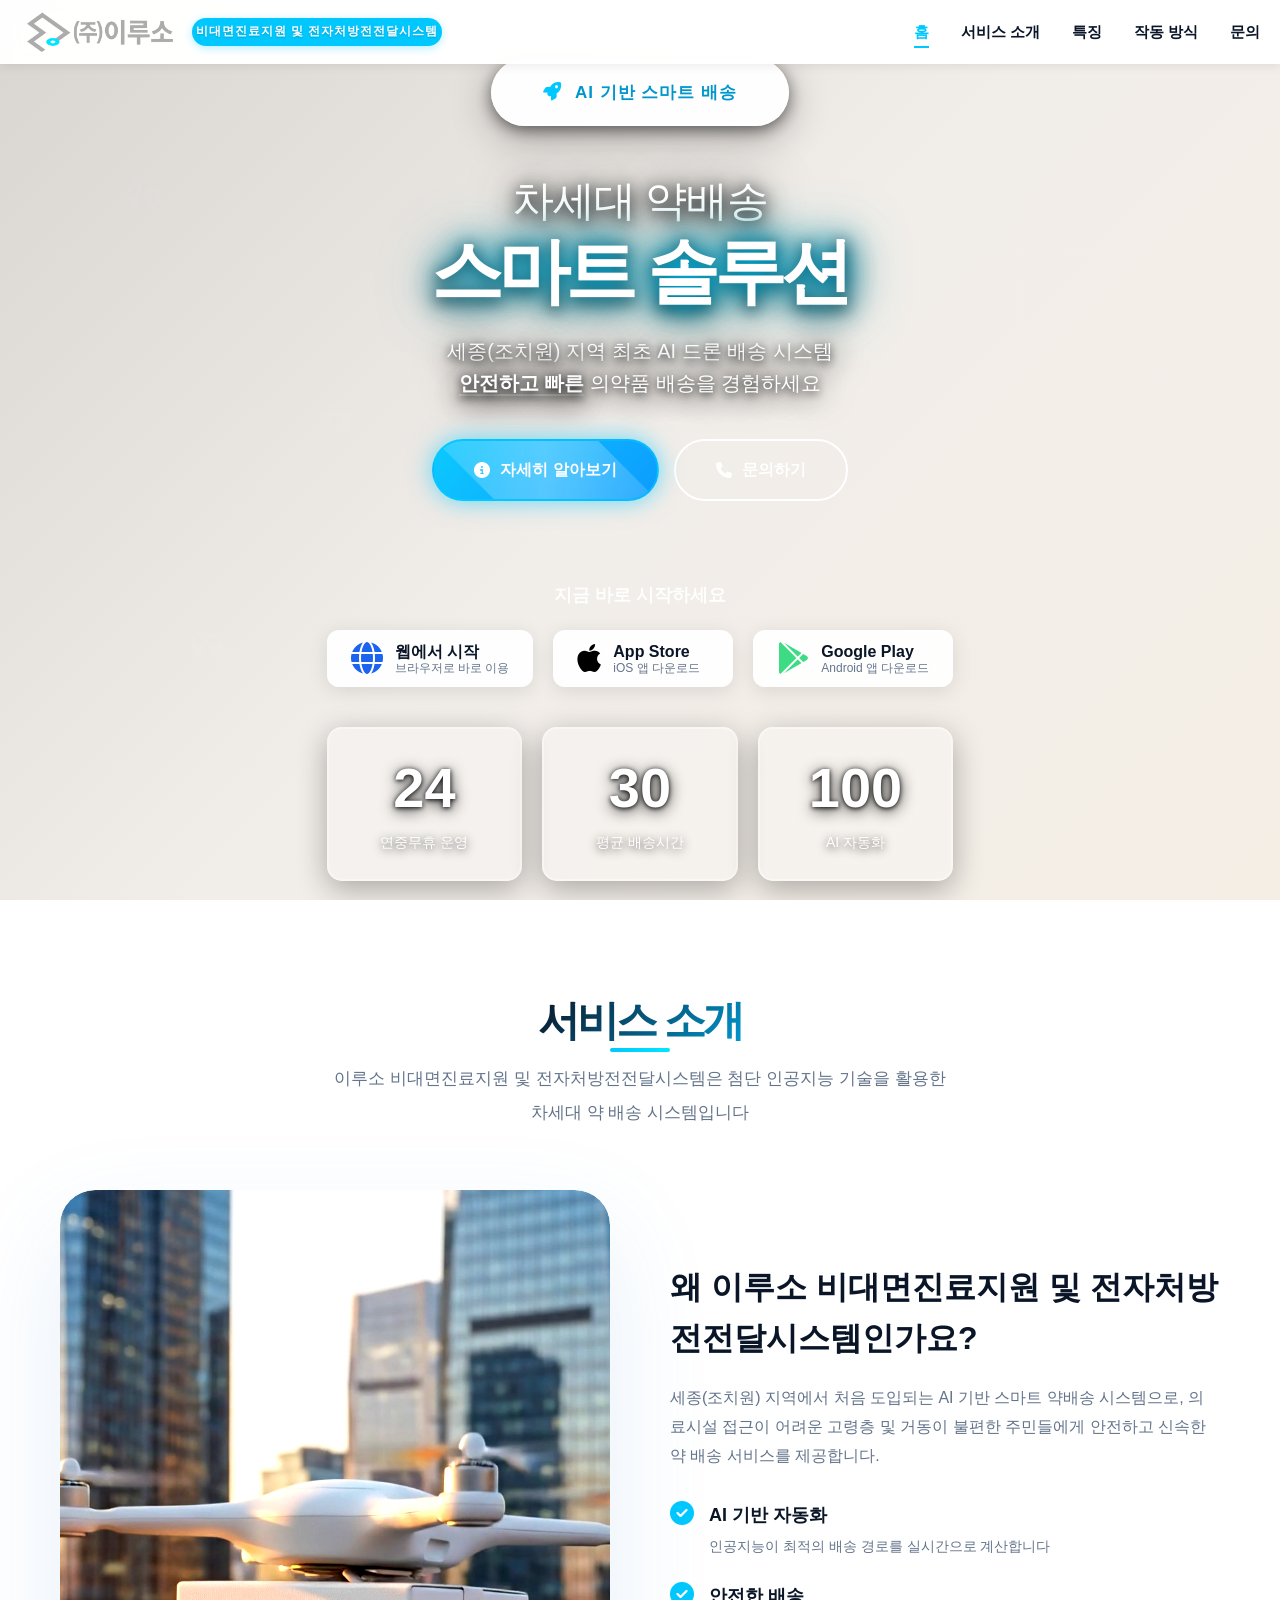
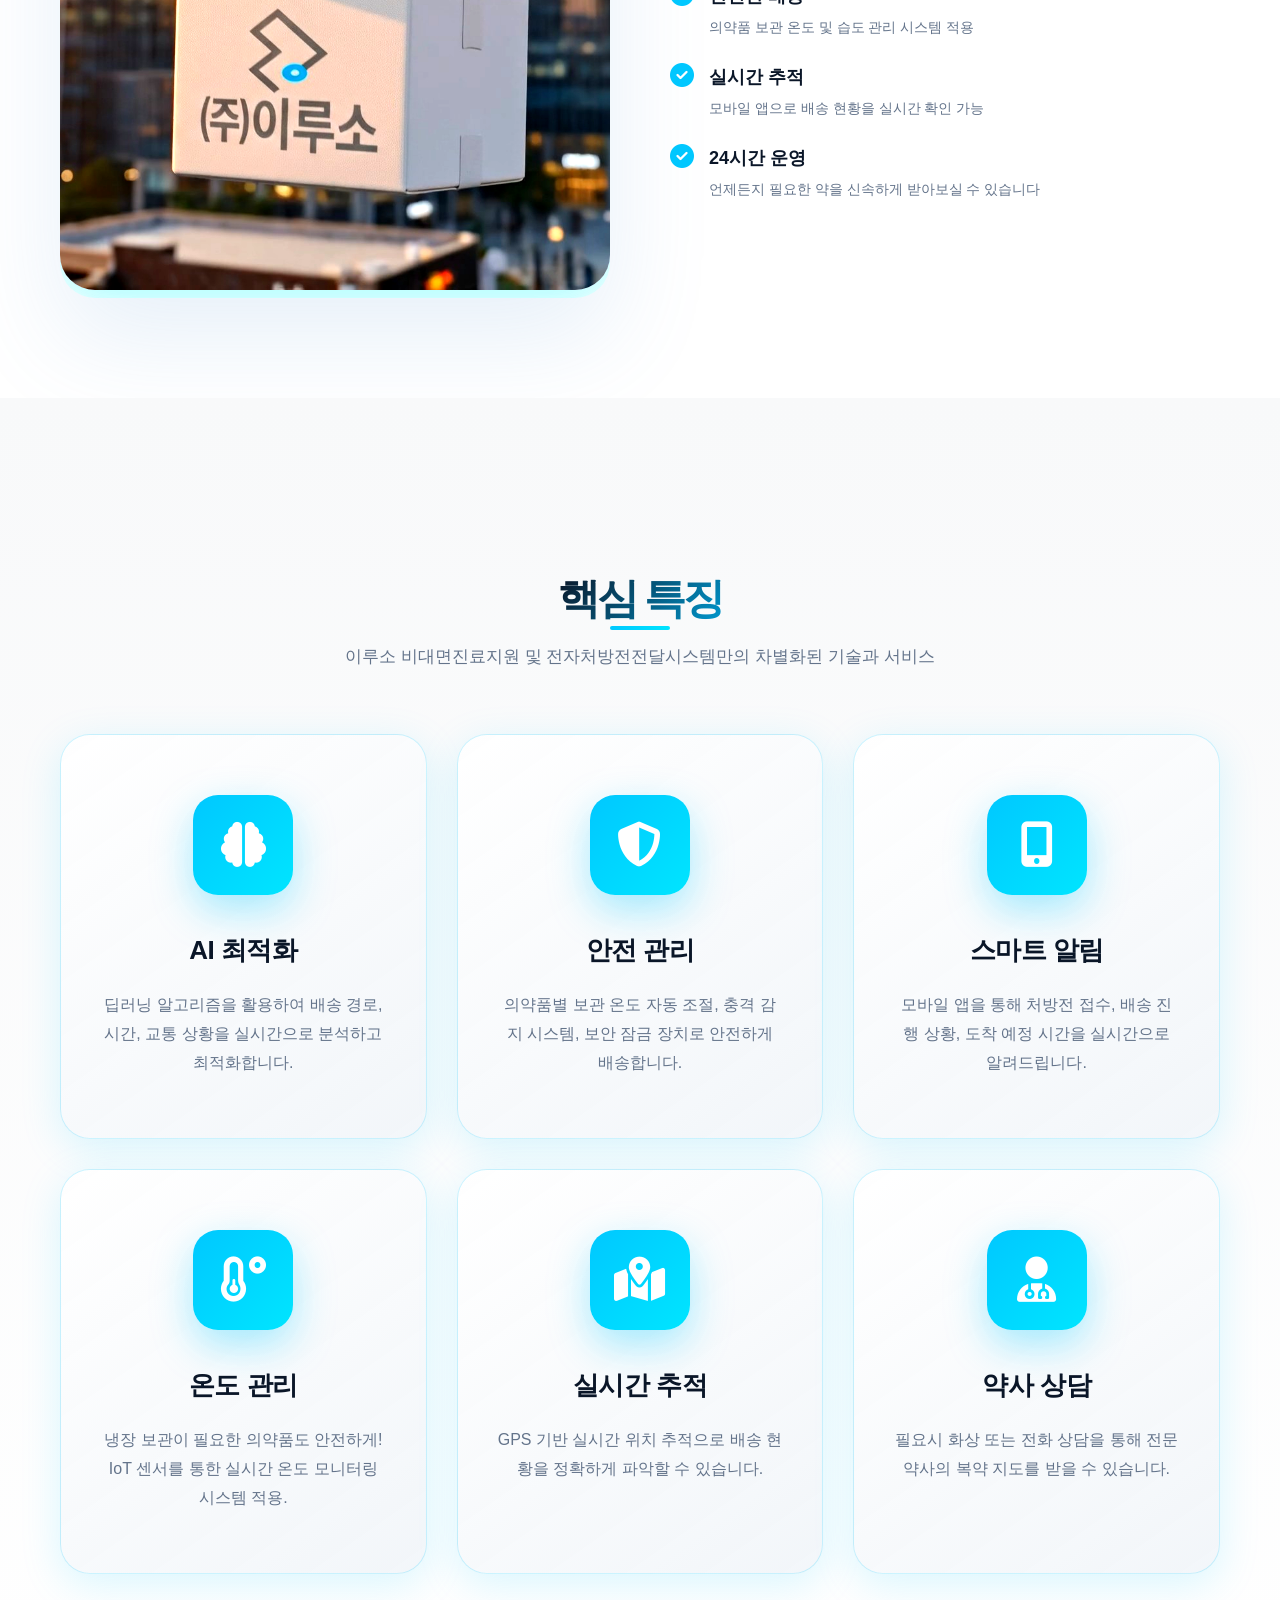
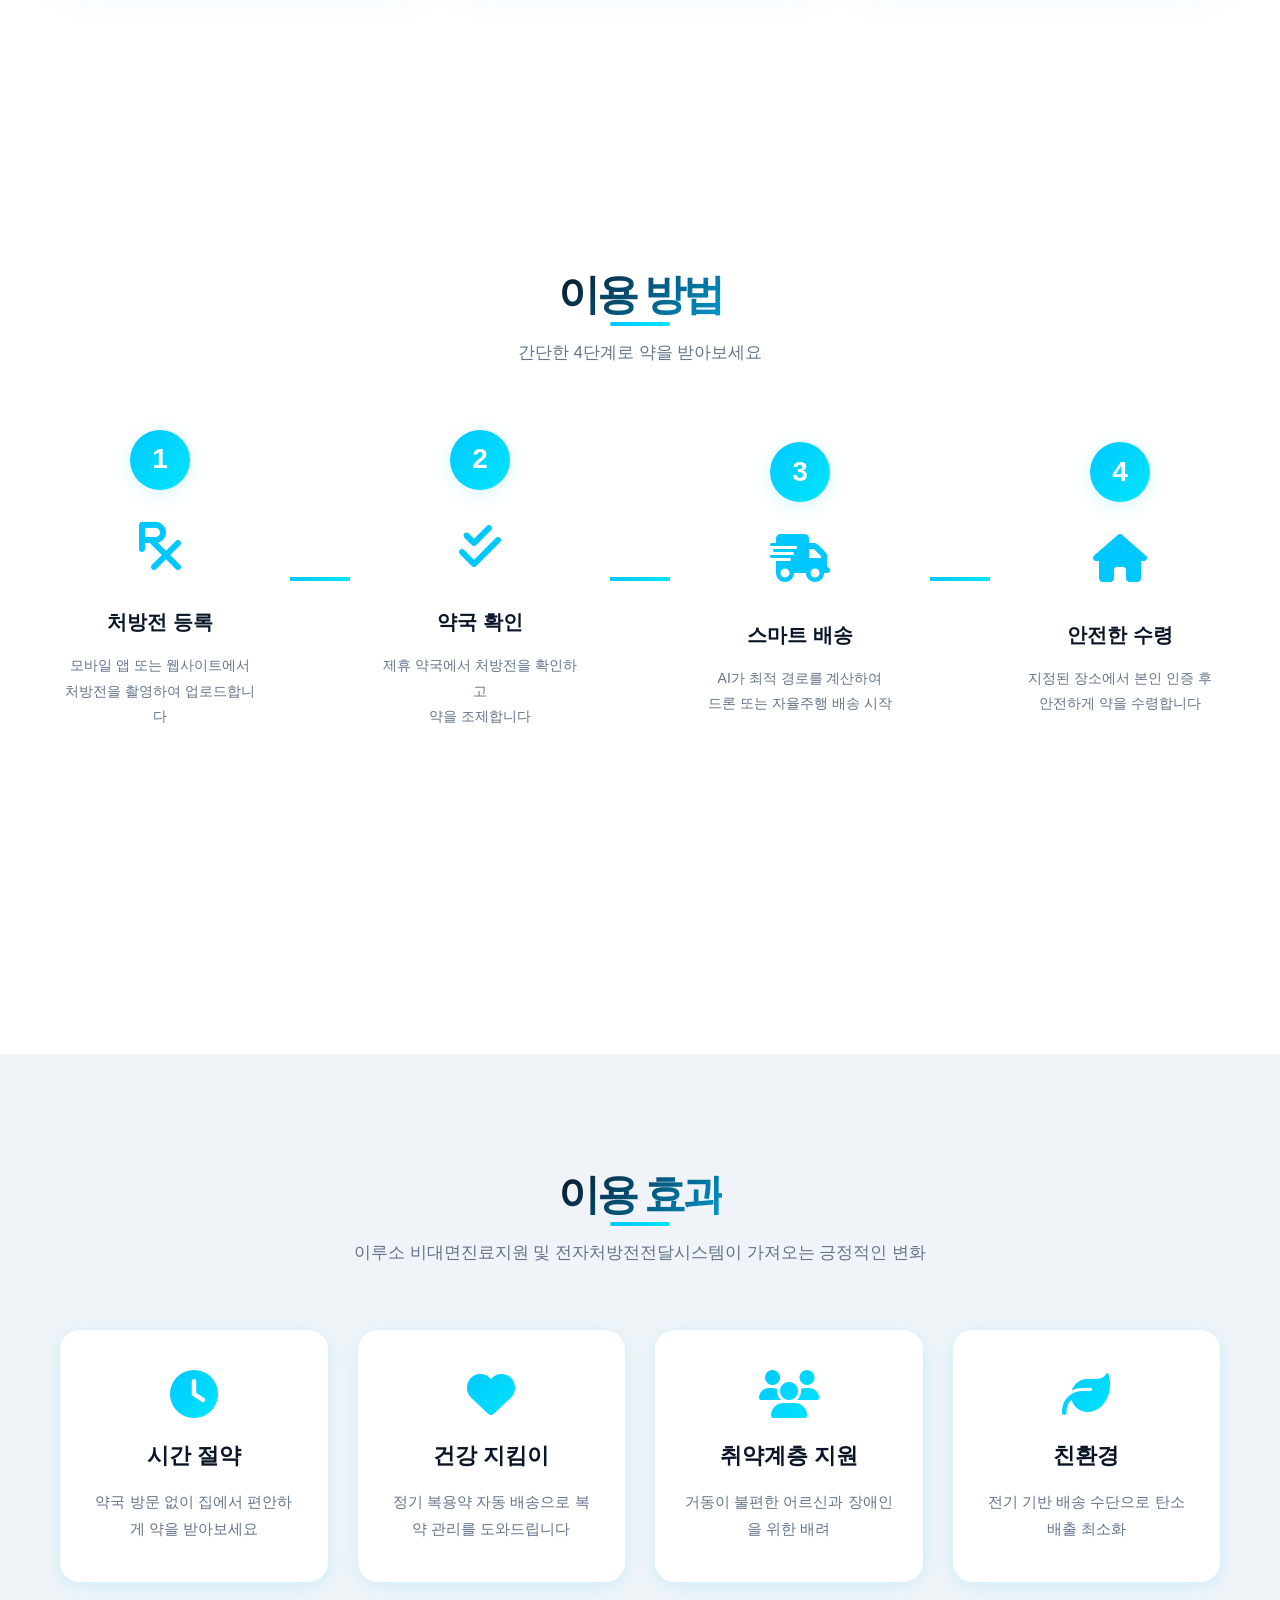
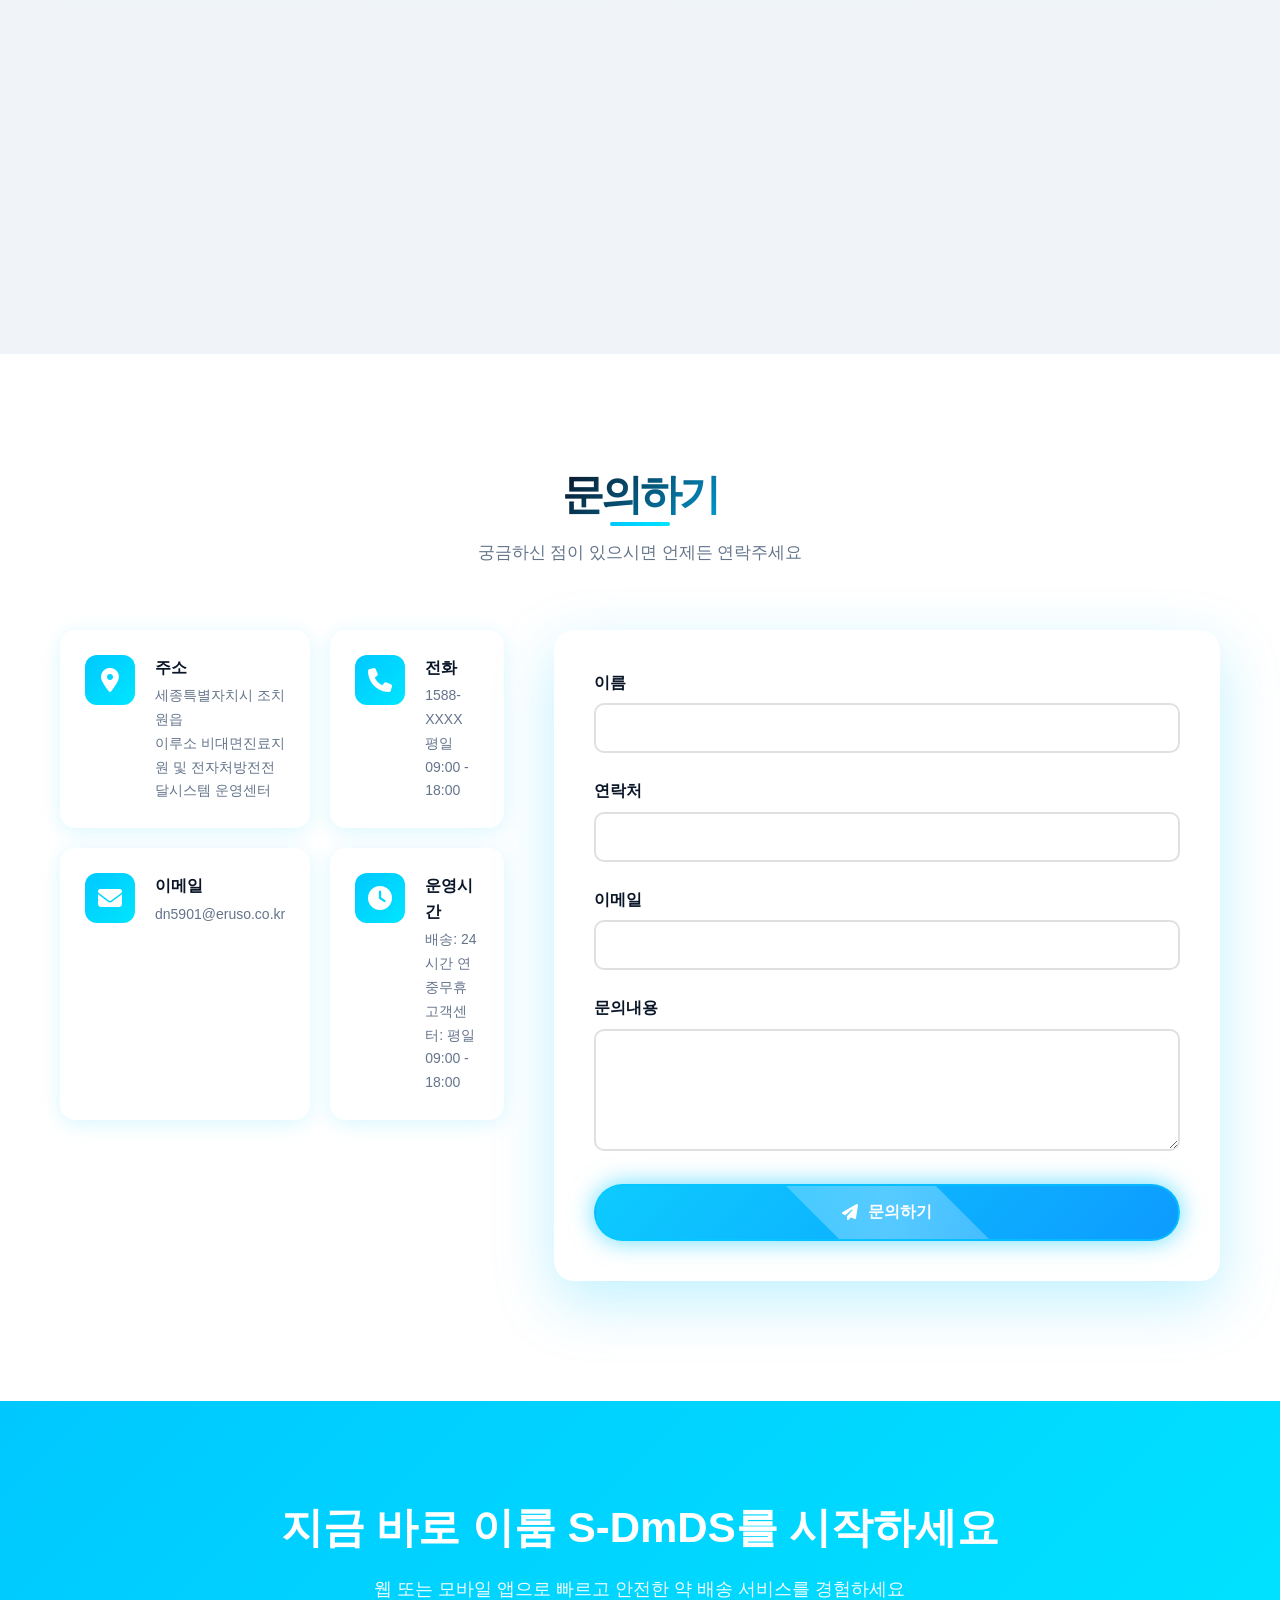
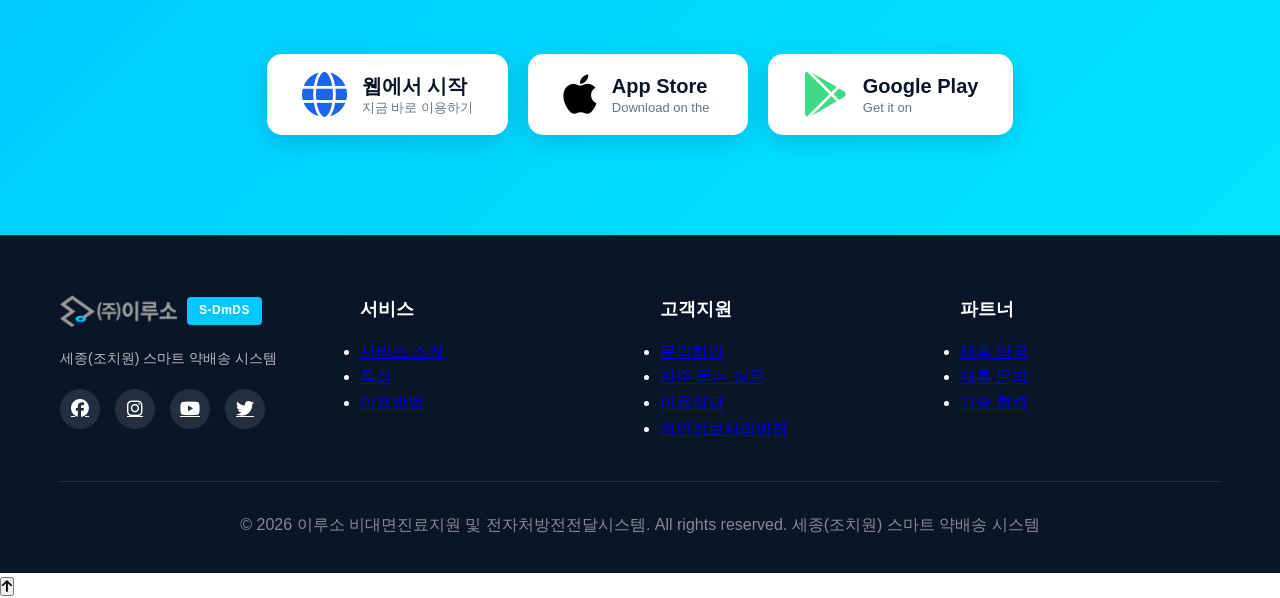
==== commit 933cdfdd: "Deploy new eRUM index.html_2026-04-14-001" ====
--- a/index.html
+++ b/index.html
@@ -167,7 +167,7 @@
                     <img src="images/about-drone-final-logo_01.jpg" alt="(주)이루소 로고 드론 배송 - AI 스마트 의약품 배송 시스템" class="about-full-image">
                 </div>
                 <div class="about-text">
-                    <h3>왜 이루소 비대면진료지원 및 전자처방전전달시스템인가요?/h3>
+                    <h3>왜 이루소 비대면진료지원 및 전자처방전전달시스템인가요?</h3>
                     <p> 세종(조치원) 지역에서 처음 도입되는 AI 기반 스마트 약배송 시스템으로,
                         의료시설 접근이 어려운 고령층 및 거동이 불편한 주민들에게 안전하고 신속한 약 배송 서비스를 제공합니다. </p>
                     <ul class="about-list">
--- a/css/style.css
+++ b/css/style.css
@@ -1371,7 +1371,7 @@
 .contact-details h3 {
     font-size: 16px;
     font-weight: 600;
-    margin-bottom: 8px;
+    margin-bottom: 4px;
     color: var(--dark);
 }
 
